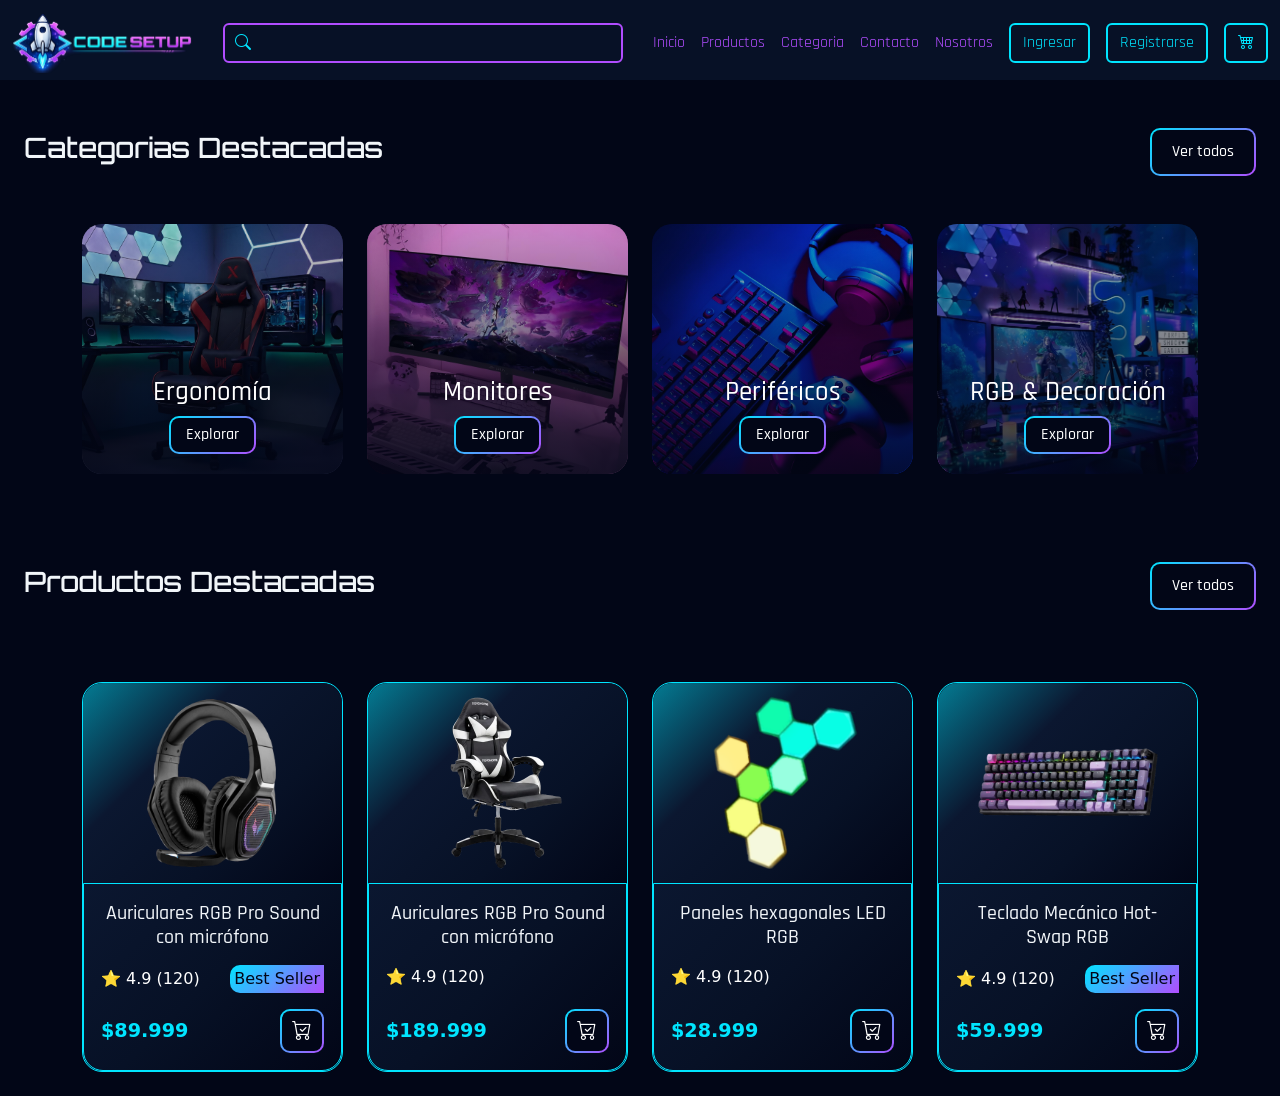
==== Pages/Index.html @ 8b029404 "Direcciones arrlegladas" ====
<!doctype html>
<html lang="es">
  <head>
    <meta charset="utf-8" />
    <meta name="viewport" content="width=device-width, initial-scale=1" />
    <meta
      name="description"
      content="Explora setups de escritorio modernos, ideas de organización, periféricos y estética gamer o minimalista para tu espacio de trabajo o estudio."
    />
    <meta
      name="keywords"
      content="setup escritorio-escritorio gamer-escritorio minimalista-ideas setup-escritorio aesthetic-organización escritorio-PC setup-tecnología-desk setup inspiration"
    />
    <meta name="author" name="Andrea Costas-Zabdiel Puma-Martin linares" />

    <title>CodeSetup</title>
    <link rel="preconnect" href="https://fonts.googleapis.com" />
    <link rel="preconnect" href="https://fonts.gstatic.com" crossorigin />

    <link
      rel="stylesheet"
      href="https://cdn.jsdelivr.net/npm/bootstrap-icons@1.13.1/font/bootstrap-icons.min.css"
    />
    <link
      href="https://fonts.googleapis.com/css2?family=Orbitron:wght@400;500;600;700;800;900&family=Rajdhani:wght@300;400;500;600;700&display=swap"
      rel="stylesheet"
    />
    <link
      href="https://cdn.jsdelivr.net/npm/bootstrap@5.3.8/dist/css/bootstrap.min.css"
      rel="stylesheet"
      integrity="sha384-sRIl4kxILFvY47J16cr9ZwB07vP4J8+LH7qKQnuqkuIAvNWLzeN8tE5YBujZqJLB"
      crossorigin="anonymous"
    />
    <link rel="stylesheet" href="../Css/Styles.css" />
    <link
      rel="stylesheet"
      href="https://cdn.jsdelivr.net/npm/bootstrap-icons@1.13.1/font/bootstrap-icons.min.css"
    />
  </head>
  <body>
    <!-- ----------------------NAVBAR------------------------ -->
    <nav class="navbar">
      <div class="container-fluid d-flex align-items-center justify-content-between">
        <a class="navbar-brand" href="#">
          <img src="../assets/logo.png" alt="Logo" width="180" class="" />
        </a>
        <div class="position-relative search-container mx-auto">
          <input type="search" class="form-control search-input ps-5" />
          <i class="bi bi-search search-icon"></i>
        </div>

        <div class="d-flex align-items-center gap-3 ms-auto">
          <a class="about-us" href="./Index.html">Inicio</a>
          <a class="about-us" href="#">Productos</a>
          <a class="about-us" href="#">Categoria</a>
          <a class="contact" href="./Contact.html"> Contacto</a>
          <a class="about-us" href="./About-us.html">Nosotros</a>
          

          <a class="btn btn-outline-custom" href="./Login.html">Ingresar</a>
          <a class="btn btn-outline-custom" href="./Register.html"
            >Registrarse</a
          >
          <a class="btn btn-outline-custom" href="./Cart.html"
            ><i class="bi bi-cart4"></i
          ></a>
        </div>
      </div>
    </nav>

    <!-- ----------------------CAROUSEL------------------------ -->
    <!-- ----------------------CARDS------------------------ -->

    <section class="categories">
      <div
        class="p-4 pt-5 d-flex flex-column flex-md-row justify-content-between align-items-center title-section"
      >
        <h3>Categorias Destacadas</h3>
        <a href="./404.html"
          ><button class="btn btn-section">Ver todos</button></a
        >
      </div>
      <div class="container py-4">
        <div class="row row-cols-2 row-cols-md-2 row-cols-lg-4 card-grid">
          <div class="col mb-3">
            <article class="category-card">
              <img
                src="../Assets/silla gamer-fotor-enhance-20260606165134.jpg"
                alt=""
              />
              <div class="card-content">
                <h3>Ergonomía</h3>
                <a href="./404.html"
                  ><button class="btn btn-card">Explorar</button></a
                >
              </div>
            </article>
          </div>

          <div class="col mb-3">
            <article class="category-card">
              <img
                src="../Assets/CRUA 30_ Curved Gaming Monitor, 144Hz_200Hz Ultrawide Computer Monitor, WFHD(2560 _ 1080P) 21_9-fotor-enhance-20260606165319.jpg"
                alt=""
              />
              <div class="card-content">
                <h3>Monitores</h3>
                <a href="./404.html"
                  ><button class="btn btn-card">Explorar</button></a
                >
              </div>
            </article>
          </div>

          <div class="col mb-3">
            <article class="category-card">
              <img
                src="../Assets/Perifericos-fotor-enhance-20260606165204.jpg"
                alt=""
              />
              <div class="card-content">
                <h3>Periféricos</h3>
                <a href="./Category-1.html"
                  ><button class="btn btn-card">Explorar</button></a
                >
              </div>
            </article>
          </div>

          <div class="col mb-3">
            <article class="category-card">
              <img
                src="../Assets/rgb deco-fotor-enhance-20260606165242.jpg"
                alt=""
              />
              <div class="card-content">
                <h3>RGB & Decoración</h3>
                <a href="./Category-2.html"
                  ><button class="btn btn-card">Explorar</button></a
                >
              </div>
            </article>
          </div>
        </div>
      </div>
    </section>



     <section class="categories">
      <div
        class="p-4 pt-5 d-flex flex-column flex-md-row justify-content-between align-items-center title-section"
      >
        <h3>Productos Destacadas</h3>
        <a href="./404.html"
          ><button class="btn btn-section">Ver todos</button></a
        >
      </div>
      <div class="container">
        <div class="row row-cols-1 row-cols-md-2 row-cols-lg-4 my-4 g-4">
          <div class="col">
            <article class="product-card">
              <div class="product-image efect-img d-flex justify-content-center">
                <img src="../Assets/audiculares.png" class="m-2" alt="">
              </div>
              <div class="product-info">
                <h3 class="product-title text-center">Auriculares RGB Pro Sound con micrófono</h3>
                <div class="d-flex justify-content-between align-items-center my-3">
                  <p class="mb-0 produc-stars">⭐ 4.9 (120)</p>
                  <span class="badge-product d-flex justify-content-end">Best Seller</span>
                </div>
                <div
                class="product-rating d-flex justify-content-between align-items-center"
                >
                <p class="product-price mb-0">$89.999</p>
                  <a href="./producto.html">
                    <button class="btn btn-cart">
                      <i class="bi bi-cart-check"></i>
                    </button>
                  </a>
                </div>
              </div>
            </article>
          </div>
          <div class="col">
            <article class="product-card">
              <div class="product-image efect-img d-flex justify-content-center">
                <img src="../Assets/Producto silla.png" class="m-2" alt="">
              </div>
              <div class="product-info">
                <h3 class="product-title text-center">Auriculares RGB Pro Sound con micrófono</h3>
                <div class="d-flex justify-content-between align-items-center my-3">
                  <p class="mb-1 produc-stars">⭐ 4.9 (120)</p>
                </div>
                <div
                class="product-rating d-flex justify-content-between align-items-center"
                >
                <p class="product-price mb-0">$189.999</p>
                  <a href="./producto.html">
                    <button class="btn btn-cart">
                      <i class="bi bi-cart-check"></i>
                    </button>
                  </a>
                </div>
              </div>
            </article>
          </div>
          <div class="col">
            <article class="product-card">
              <div class="product-image efect-img d-flex justify-content-center">
                <img src="../Assets/luces led.png" class="m-2" alt="">
              </div>
              <div class="product-info">
                <h3 class="product-title text-center">Paneles hexagonales LED RGB</h3>
                <div class="product-rating d-flex justify-content-between align-items-center my-3">
                  <p class="mb-1  produc-stars">⭐ 4.9 (120)</p>
                </div>
                <div
                class="product-rating d-flex justify-content-between align-items-center"
                >
                <p class="product-price mb-0">$28.999</p>
                  <a href="./producto.html">
                    <button class="btn btn-cart">
                      <i class="bi bi-cart-check"></i>
                    </button>
                  </a>
                </div>
              </div>
            </article>
          </div>
          <div class="col">
            <article class="product-card">
              <div class="product-image efect-img  d-flex justify-content-center">
                <img src="../Assets/teclado.png" class="m-3 img-tecl" alt="">
              </div>
              <div class="product-info">
                <h3 class="product-title text-center">Teclado Mecánico Hot-Swap RGB</h3>
                <div class="d-flex justify-content-between align-items-center my-3">
                  <p class="mb-0 produc-stars">⭐ 4.9 (120)</p>
                  <span class="badge-product d-flex justify-content-end">Best Seller</span>
                </div>
                <div
                class="product-rating d-flex justify-content-between align-items-center"
                >
                <p class="product-price mb-0">$59.999</p>
                  <a href="./producto.html">
                    <button class="btn btn-cart">
                      <i class="bi bi-cart-check"></i>
                    </button>
                  </a>
                </div>
              </div>
            </article>
          </div>
        </div>
      </div>
    </section>





    <!-- ----------------------ANUNCIO------------------------ -->
    <!-- ----------------------FOOTER------------------------ -->

    <script
      src="https://cdn.jsdelivr.net/npm/bootstrap@5.3.8/dist/js/bootstrap.bundle.min.js"
      integrity="sha384-FKyoEForCGlyvwx9Hj09JcYn3nv7wiPVlz7YYwJrWVcXK/BmnVDxM+D2scQbITxI"
      crossorigin="anonymous"
    ></script>
  </body>
</html>
---- Css/Styles.css ----
*{
    margin: 0;
    padding: 0;
    box-sizing: border-box;
}
:root {
    /* Texto */
    --text: #F1F5F9;
    --text-muted: #94A3B8;

    /* Acentos */
    --white:#ffffff;
    --primary: #00E5FF;
    --middle: #00e5ff80;
    --middle2: #b14dff80;
    --secondary: #B14DFF;

    /* Tipografías */
    --font-title: "Orbitron", sans-serif;
    --font-text: "Rajdhani", sans-serif;

    /* Fondo */
    --background: #020617;
    --surface: #071126;
    --surface-light: #0B1730;
}

.navbar{
    height: 80px;
    background-color: var(--surface);
}

.contact{
    text-decoration: none;
    color: var(--secondary);
    font-family: var(--font-text);

}
.about-us{
    text-decoration: none;
    color: var(--secondary);
    font-family: var(--font-text);
}

.btn-outline-custom {
  background: transparent;
  border: 2px solid var(--primary);
  color: var(--primary);
  transition: 0.3s;
  font-family: var(--font-text);
}

.btn-outline-custom:hover {
  background: var(--primary);
  color: var(--surface);
  font-family: var(--font-text);
}

.search-container {
  width: 35%;
  max-width: 400px;
}

.search-input {
  background-color: transparent;
  border: 2px solid var(--secondary);
  color: var(--text);
}

.search-input::placeholder {
  color: var(--text-muted);
}

.search-input:focus {
  background-color: transparent;
  border-color: var(--secondary);
  box-shadow: none; 
  color: var(--text);
  outline: none;
}

.search-icon {
  position: absolute;
  top: 50%;
  left: 12px;
  transform: translateY(-50%);
  color: var(--primary);
  pointer-events: none;
}

body{
    background-color: var(--background);
    min-height: 100vh;
}

.card-grid:hover .category-card {
    filter: brightness(.5) blur(2px);
    transform: scale(.95);
}
.card-grid .category-card:hover {
    filter: brightness(1);
    transform: scale(1.08);
    border: 2px solid transparent;

    background-image:
        linear-gradient(var(--background),var(--background)),
        linear-gradient(135deg,var(--primary),var(--secondary));

    background-origin: border-box;
    background-clip: padding-box,border-box;

    box-shadow:
        0 0 10px var(--primary),
        0 0 20px var(--middle),
        0 0 30px var(--secondary),
        0 0 40px var(--middle2);

    transform: translateY(-3px);

}
.category-card {
    position: relative;
    overflow: hidden;
    border-radius: 20px;
    cursor: pointer;
    transition: .4s ease;
    width:100%;
    height:250px;
    margin:auto;
}
.category-card img {
    width: 100%;
    height: 100%;
    object-fit: cover;
    transition: .4s ease;
}

.category-card:hover img {
    transform: scale(1.15);
    
}
.title-section{
    color: var(--text);
    font-family: var(--font-title);
}
.card-content {
    position: absolute;
    bottom: 20px;
    width: 100%;
    text-align: center;
    color: var(--white);
    z-index: 2;
    left: 0;
}
.card-content h3 {
    font-size: 27px;
    font-family: var(--font-text);
    
}
.btn-card{
    background: var(--background);

    border: 2px solid transparent;

    background-image:
        linear-gradient(var(--background),var(--background)),
        linear-gradient(135deg,var(--primary),var(--secondary));

    background-origin: border-box;
    background-clip: padding-box,border-box;

    color: var(--white);

    border-radius: 10px;
    padding: 5px 15px;

    font-family: var(--font-text);
    font-weight: 500;

    cursor: pointer;
    transition: all .3s ease;
}

.btn-card:hover{
    transform: scale(1.05);
    box-shadow: 0 0 15px var(--middle);
}
.card-content a:hover{
    color: var(--white);
}
.category-card::after {
    content: "";
    position: absolute;
    inset: 0;
    background: linear-gradient(
        to top,
        #020617d9,
        rgba(2, 6, 23, 0.2)
    );

    z-index: 1;
    
}

 .btn-section{
    background: var(--background);

    border: 2px solid transparent;

    background-image:
        linear-gradient(var(--background),var(--background)),
        linear-gradient(135deg,var(--primary),var(--secondary));

    background-origin: border-box;
    background-clip: padding-box,border-box;

    color: var(--white);

    border-radius: 10px;
    padding: 10px 20px;

    font-family: var(--font-text);
    font-weight: 500;

    cursor: pointer;
    transition: all .3s ease;
}

.btn-section:hover{

    background: linear-gradient(
        135deg,
        var(--primary),
        var(--secondary)
    );

    color: var(--background);
    font-family: var(--font-text);
    font-weight: 500;

    border: 2px solid transparent;

    box-shadow:
        0 0 10px var(--primary),
        0 0 20px var(--middle),
        0 0 30px var(--secondary),
        0 0 40px var(--middle2);

    transform: translateY(-3px);
    
}
 .btn-cart{
    background: var(--background);

    border: 2px solid transparent;

    background-image:
        linear-gradient(var(--background),var(--background)),
        linear-gradient(135deg,var(--primary),var(--secondary));

    background-origin: border-box;
    background-clip: padding-box,border-box;

    color: var(--white);

    border-radius: 10px;
    padding: 5px 10px;

    font-family: var(--font-text);
    font-size: 20px;
    font-weight: 500;

    cursor: pointer;
    transition: all .3s ease;
}

.btn-cart:hover{

    background: linear-gradient(
        135deg,
        var(--primary),
        var(--secondary)
    );

    color: var(--background);
    font-family: var(--font-text);
    font-size: 20px;

    border: 2px solid transparent;

    box-shadow:
        0 0 10px var(--primary),
        0 0 20px var(--middle),
        0 0 30px var(--secondary),
        0 0 40px var(--middle2);

    
}









.product-card a:hover{
    color: var(--white);
}
.product-card{
    position: relative;
    background: linear-gradient(
        135deg,
        var(--surface),
        var(--surface-light)
    );
    border-radius: 20px;
    overflow:visible;
    border: 1px var(--primary) solid;
    transition: .3s ease;
}
.product-image{
    width: 100%;
    height: 200px;
    border-radius: 20px 20px 0 0;
    background: linear-gradient(
        135deg,
        var(--middle),
        var(--surface-light),
        var(--surface),
        var(--background)

    );
}

.product-image img{
    width: 180px;
    object-fit: cover;
    transition: .4s ease;
}
.product-card:hover{
    transform: translateY(-8px);

    box-shadow:
        0 0 15px var(--primary),
        0 0 30px var(--middle);
}

.product-card:hover img{
    transform:

        scale(1.30);

    filter:
        drop-shadow(0 0 1px var(--white))
}
.product-info{
    background: linear-gradient(
        135deg,

        var(--surface-light),
        var(--surface),
        var(--background)
    );
    padding: 17px;
    border: 1px var(--primary) solid;
    border-radius: 0 0 20px 20px;

}

.product-title{
    color: var(--text);
    font-family: var(--font-text);
    font-size: 20px;
}
.img-tecl{
    width: 250px;
}
.product-card:hover .img-tecl{
    transform:
        scale(1.55);

    filter:
        drop-shadow(0 0 1px var(--white))
}
.product-price{
    color: var(--primary);
    font-size: 1.2rem;
    font-weight: bold;
    
}
.product-rating{
    color: var(--secondary);
}
.produc-stars{
    color: var(--white);
}
.badge-product{

    background: linear-gradient(
        135deg,
        #00E5FF,
        #B14DFF
    );

    color: var(--background);
    padding: 2px 4px 2px 4px;
    border-radius: 10px 0 0 10px;
}
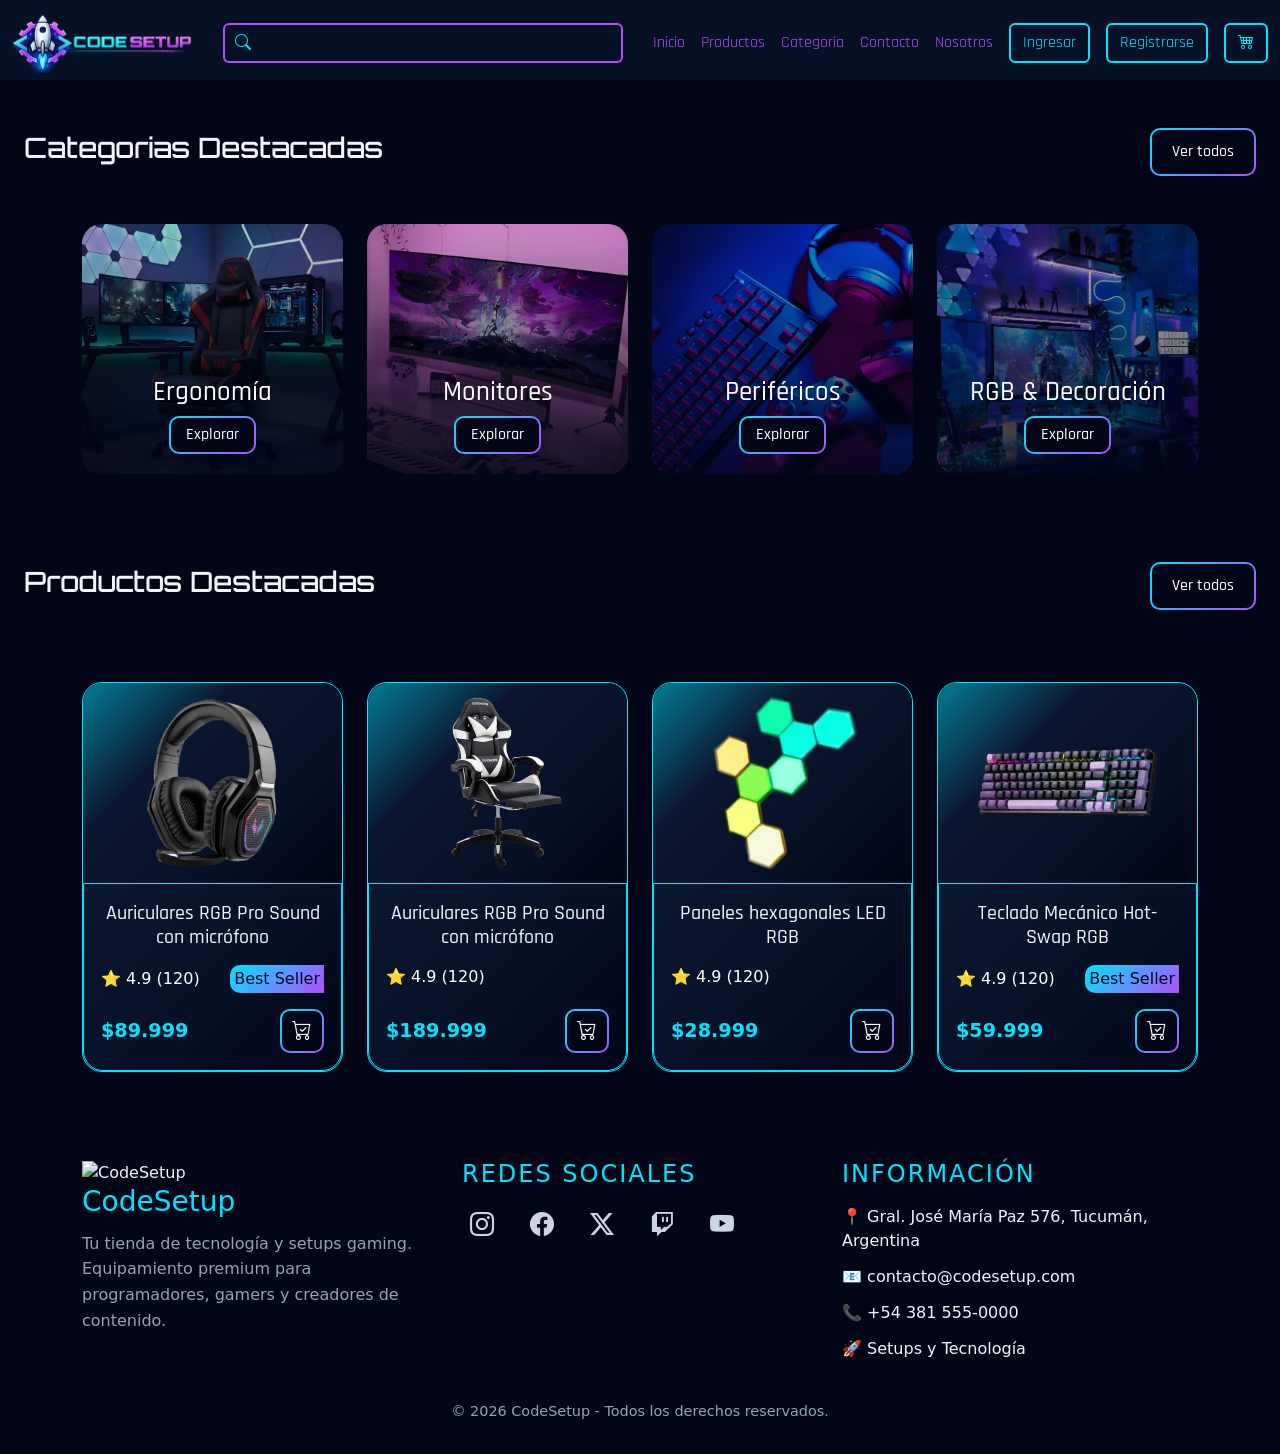
==== commit 4490e99d: "arreglado" ====
--- a/Pages/Index.html
+++ b/Pages/Index.html
@@ -40,7 +40,9 @@
   <body>
     <!-- ----------------------NAVBAR------------------------ -->
     <nav class="navbar">
-      <div class="container-fluid d-flex align-items-center justify-content-between">
+      <div
+        class="container-fluid d-flex align-items-center justify-content-between"
+      >
         <a class="navbar-brand" href="#">
           <img src="../assets/logo.png" alt="Logo" width="180" class="" />
         </a>
@@ -55,7 +57,6 @@
           <a class="about-us" href="#">Categoria</a>
           <a class="contact" href="./Contact.html"> Contacto</a>
           <a class="about-us" href="./About-us.html">Nosotros</a>
-          
 
           <a class="btn btn-outline-custom" href="./Login.html">Ingresar</a>
           <a class="btn btn-outline-custom" href="./Register.html"
@@ -145,9 +146,7 @@
       </div>
     </section>
 
-
-
-     <section class="categories">
+    <section class="categories">
       <div
         class="p-4 pt-5 d-flex flex-column flex-md-row justify-content-between align-items-center title-section"
       >
@@ -164,15 +163,21 @@
                 <img src="../Assets/audiculares.png" class="m-2" alt="">
               </div>
               <div class="product-info">
-                <h3 class="product-title text-center">Auriculares RGB Pro Sound con micrófono</h3>
-                <div class="d-flex justify-content-between align-items-center my-3">
+                <h3 class="product-title text-center">
+                  Auriculares RGB Pro Sound con micrófono
+                </h3>
+                <div
+                  class="d-flex justify-content-between align-items-center my-3"
+                >
                   <p class="mb-0 produc-stars">⭐ 4.9 (120)</p>
-                  <span class="badge-product d-flex justify-content-end">Best Seller</span>
-                </div>
-                <div
-                class="product-rating d-flex justify-content-between align-items-center"
-                >
-                <p class="product-price mb-0">$89.999</p>
+                  <span class="badge-product d-flex justify-content-end"
+                    >Best Seller</span
+                  >
+                </div>
+                <div
+                  class="product-rating d-flex justify-content-between align-items-center"
+                >
+                  <p class="product-price mb-0">$89.999</p>
                   <a href="./producto.html">
                     <button class="btn btn-cart">
                       <i class="bi bi-cart-check"></i>
@@ -188,14 +193,18 @@
                 <img src="../Assets/Producto silla.png" class="m-2" alt="">
               </div>
               <div class="product-info">
-                <h3 class="product-title text-center">Auriculares RGB Pro Sound con micrófono</h3>
-                <div class="d-flex justify-content-between align-items-center my-3">
+                <h3 class="product-title text-center">
+                  Auriculares RGB Pro Sound con micrófono
+                </h3>
+                <div
+                  class="d-flex justify-content-between align-items-center my-3"
+                >
                   <p class="mb-1 produc-stars">⭐ 4.9 (120)</p>
                 </div>
                 <div
-                class="product-rating d-flex justify-content-between align-items-center"
-                >
-                <p class="product-price mb-0">$189.999</p>
+                  class="product-rating d-flex justify-content-between align-items-center"
+                >
+                  <p class="product-price mb-0">$189.999</p>
                   <a href="./producto.html">
                     <button class="btn btn-cart">
                       <i class="bi bi-cart-check"></i>
@@ -211,14 +220,18 @@
                 <img src="../Assets/luces led.png" class="m-2" alt="">
               </div>
               <div class="product-info">
-                <h3 class="product-title text-center">Paneles hexagonales LED RGB</h3>
-                <div class="product-rating d-flex justify-content-between align-items-center my-3">
-                  <p class="mb-1  produc-stars">⭐ 4.9 (120)</p>
-                </div>
-                <div
-                class="product-rating d-flex justify-content-between align-items-center"
-                >
-                <p class="product-price mb-0">$28.999</p>
+                <h3 class="product-title text-center">
+                  Paneles hexagonales LED RGB
+                </h3>
+                <div
+                  class="product-rating d-flex justify-content-between align-items-center my-3"
+                >
+                  <p class="mb-1 produc-stars">⭐ 4.9 (120)</p>
+                </div>
+                <div
+                  class="product-rating d-flex justify-content-between align-items-center"
+                >
+                  <p class="product-price mb-0">$28.999</p>
                   <a href="./producto.html">
                     <button class="btn btn-cart">
                       <i class="bi bi-cart-check"></i>
@@ -234,15 +247,21 @@
                 <img src="../Assets/teclado.png" class="m-3 img-tecl" alt="">
               </div>
               <div class="product-info">
-                <h3 class="product-title text-center">Teclado Mecánico Hot-Swap RGB</h3>
-                <div class="d-flex justify-content-between align-items-center my-3">
+                <h3 class="product-title text-center">
+                  Teclado Mecánico Hot-Swap RGB
+                </h3>
+                <div
+                  class="d-flex justify-content-between align-items-center my-3"
+                >
                   <p class="mb-0 produc-stars">⭐ 4.9 (120)</p>
-                  <span class="badge-product d-flex justify-content-end">Best Seller</span>
-                </div>
-                <div
-                class="product-rating d-flex justify-content-between align-items-center"
-                >
-                <p class="product-price mb-0">$59.999</p>
+                  <span class="badge-product d-flex justify-content-end"
+                    >Best Seller</span
+                  >
+                </div>
+                <div
+                  class="product-rating d-flex justify-content-between align-items-center"
+                >
+                  <p class="product-price mb-0">$59.999</p>
                   <a href="./producto.html">
                     <button class="btn btn-cart">
                       <i class="bi bi-cart-check"></i>
@@ -256,13 +275,77 @@
       </div>
     </section>
 
-
-
-
-
     <!-- ----------------------ANUNCIO------------------------ -->
     <!-- ----------------------FOOTER------------------------ -->
 
+    <footer class="footer-CodeSetup">
+      <div class="container">
+        <div class="row">
+          <div class="col-12 col-md-6 col-lg-4 mb-4">
+            <div class="footer-brand">
+              <div class="rocket-container">
+                <img
+                  src="./assets/logo.png"
+                  alt="CodeSetup"
+                  class="footer-logo"
+                />
+              </div>
+              <h3>CodeSetup</h3>
+
+              <p>
+                Tu tienda de tecnología y setups gaming. Equipamiento premium
+                para programadores, gamers y creadores de contenido.
+              </p>
+            </div>
+          </div>
+          <div class="col-12 col-md-6 col-lg-4 mb-4">
+            <h4 class="footer-title">Redes Sociales</h4>
+            <ul class="footer-social">
+              <li>
+                <a href="#">
+                  <i class="bi bi-instagram"></i>
+                </a>
+              </li>
+
+              <li>
+                <a href="#">
+                  <i class="bi bi-facebook"></i>
+                </a>
+              </li>
+              <li>
+                <a href="#">
+                  <i class="bi bi-twitter-x"></i>
+                </a>
+              </li>
+              <li>
+                <a href="#">
+                  <i class="bi bi-twitch"></i>
+                </a>
+              </li>
+              <li>
+                <a href="#">
+                  <i class="bi bi-youtube"></i>
+                </a>
+              </li>
+            </ul>
+          </div>
+          <div class="col-12 col-md-6 col-lg-4 mb-4">
+            <h4 class="footer-title">Información</h4>
+
+            <ul class="footer-info">
+              <li>📍 Gral. José María Paz 576, Tucumán, Argentina</li>
+              <li>📧 contacto@codesetup.com</li>
+              <li>📞 +54 381 555-0000</li>
+              <li>🚀 Setups y Tecnología</li>
+            </ul>
+          </div>
+        </div>
+
+        <div class="footer-bottom">
+          <p>© 2026 CodeSetup - Todos los derechos reservados.</p>
+        </div>
+      </div>
+    </footer>
     <script
       src="https://cdn.jsdelivr.net/npm/bootstrap@5.3.8/dist/js/bootstrap.bundle.min.js"
       integrity="sha384-FKyoEForCGlyvwx9Hj09JcYn3nv7wiPVlz7YYwJrWVcXK/BmnVDxM+D2scQbITxI"
--- a/Css/Styles.css
+++ b/Css/Styles.css
@@ -409,3 +409,162 @@
     border-radius: 10px 0 0 10px;
 }
 
+/* footer-css */
+
+.footer-CodeSetup {
+    background: var(--background);
+    color: var(--text);
+    padding: 4rem 0 1rem;
+}
+
+.footer-logo {
+    width: 220px;
+    max-width: 80%;
+    margin: 0px;
+}
+
+.footer-brand h3 {
+    color: var(--primary);
+    margin-bottom: 0.8rem;
+}
+
+.footer-brand p {
+    color: var(--text-muted);
+    line-height: 1.6;
+}
+
+.footer-title {
+    color: var(--primary);
+    margin-bottom: 1rem;
+    text-transform: uppercase;
+    letter-spacing: 2px;
+}
+
+.footer-social,
+.footer-info {
+    list-style: none;
+    padding: 0;
+}
+
+.footer-social {
+    display: flex;
+    gap: 20px;
+    flex-wrap: wrap;
+}
+
+.footer-social li,
+.footer-info li {
+    margin-bottom: 12px;
+}
+
+.footer-social a {
+    display: inline-flex;
+    align-items: center;
+    justify-content: center;
+    width: 2.5rem;
+    height: 2.5rem;
+    border-radius: 50%;
+    text-decoration: none;
+    color: #cbd5e1;
+    transition: all 0.3s ease;
+}
+
+.footer-social a i {
+    font-size: 1.5rem;
+}
+
+.footer-social a:hover {
+    color: var(--primary);
+    transform: translateY(-3px);
+}
+
+.footer-bottom {
+    text-align: center;
+    color: var(--text-muted);
+    font-size: 0.9rem;
+}
+
+/* cohete flotando */
+
+.rocket-container {
+    position: relative;
+    display: inline-block;
+}
+
+.footer-logo {
+    width: 250px;
+    max-width: 100%;
+
+    animation: fly 3s ease-in-out infinite;
+}
+/* animacion de vuelo */
+
+@media (max-width: 991.98px) {
+    .navbar {
+        height: auto;
+        padding: 1rem 0;
+    }
+
+    .navbar .container-fluid {
+        flex-wrap: wrap;
+        gap: 1rem;
+    }
+
+    .search-container {
+        order: 3;
+        width: 100%;
+        max-width: none;
+        margin-left: 0 !important;
+        margin-right: 0 !important;
+    }
+
+    .navbar .d-flex.align-items-center.gap-3.ms-auto {
+        width: 100%;
+        margin-left: 0 !important;
+        justify-content: center;
+        flex-wrap: wrap;
+    }
+}
+
+@media (max-width: 767.98px) {
+    .title-section {
+        gap: 1rem;
+        text-align: center;
+    }
+
+    .footer-CodeSetup {
+        padding: 3rem 0 1.5rem;
+    }
+
+    .footer-brand,
+    .footer-title,
+    .footer-info {
+        text-align: center;
+    }
+
+    .footer-social {
+        justify-content: center;
+    }
+}
+
+@keyframes fly {
+    0% {
+    transform: translateY(0px) rotate(-1deg);
+    }
+
+    25% {
+    transform: translateY(-5px) rotate(1deg);
+    }
+
+    50% {
+    transform: translateY(-12px) rotate(-1deg);
+    }
+
+    75% {
+    transform: translateY(-5px) rotate(1deg);
+    }
+
+    100% {
+    transform: translateY(0px) rotate(-1deg);
+    }
+}
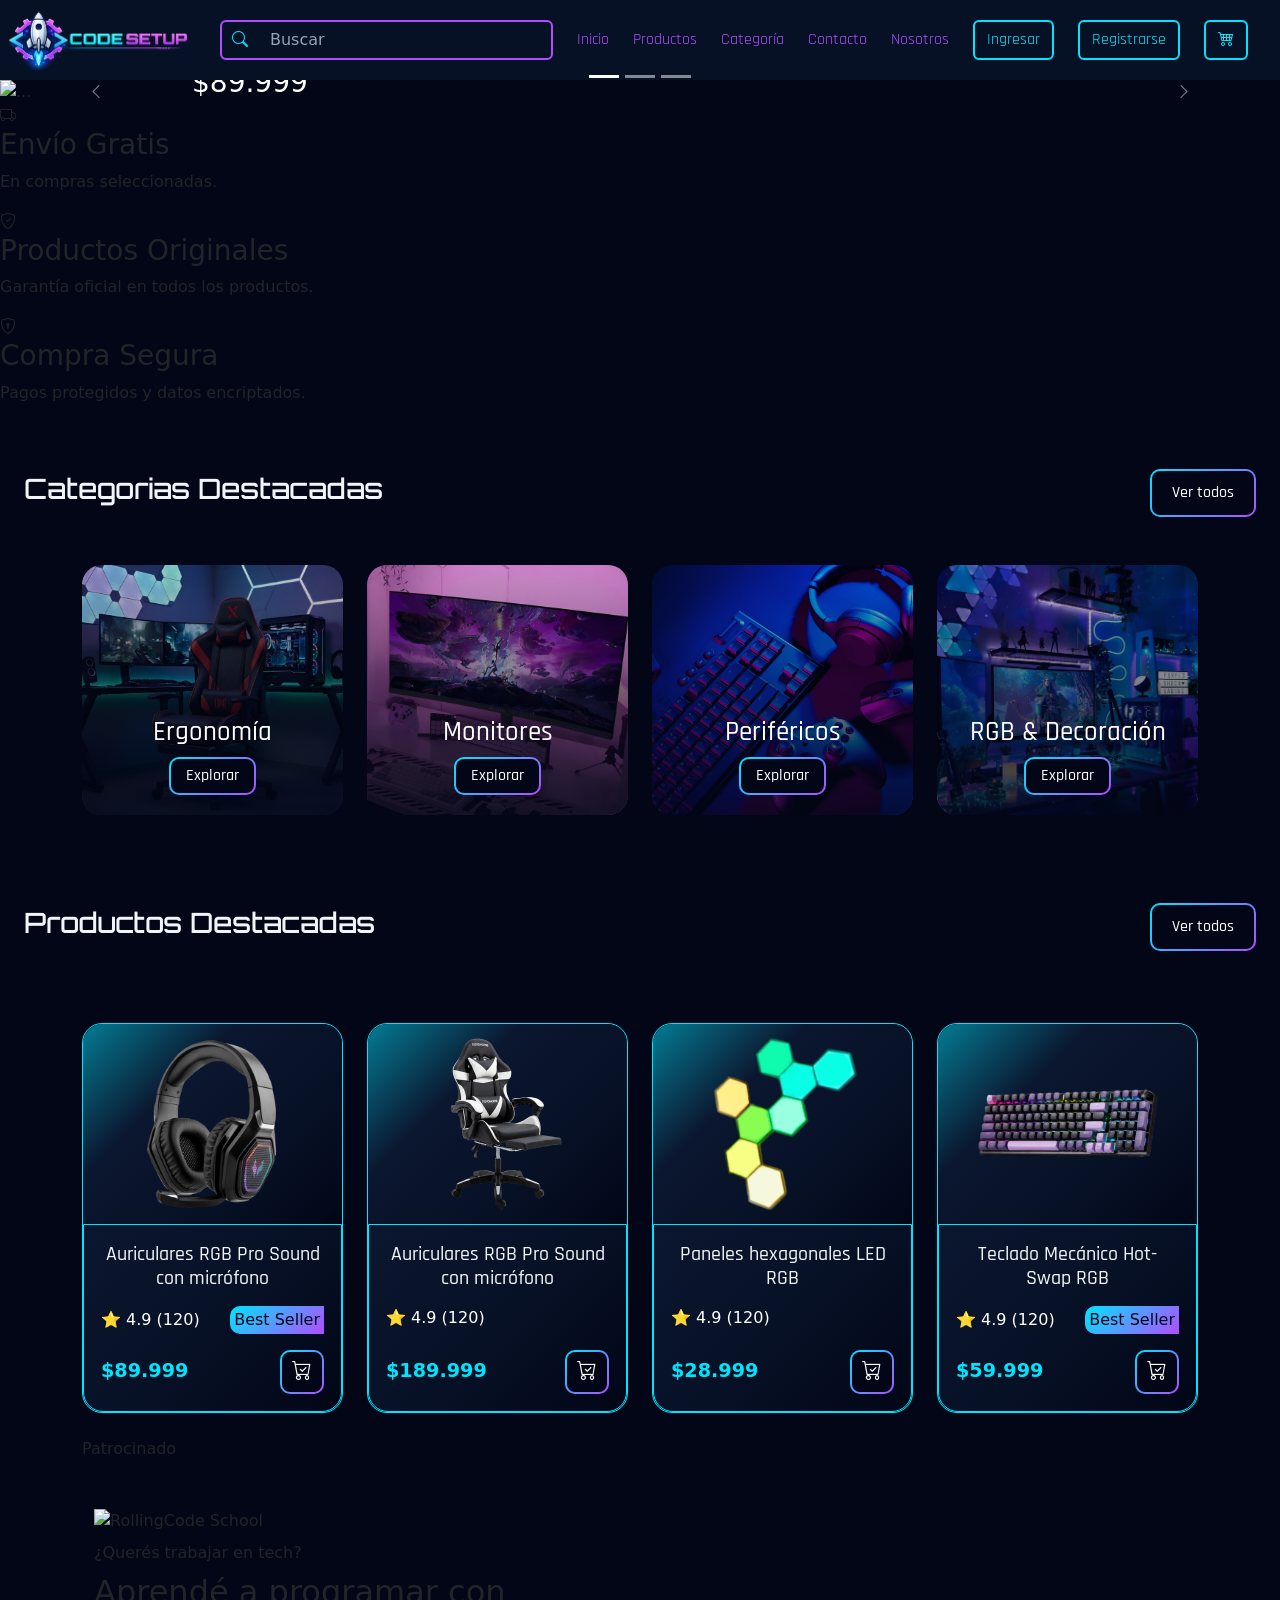
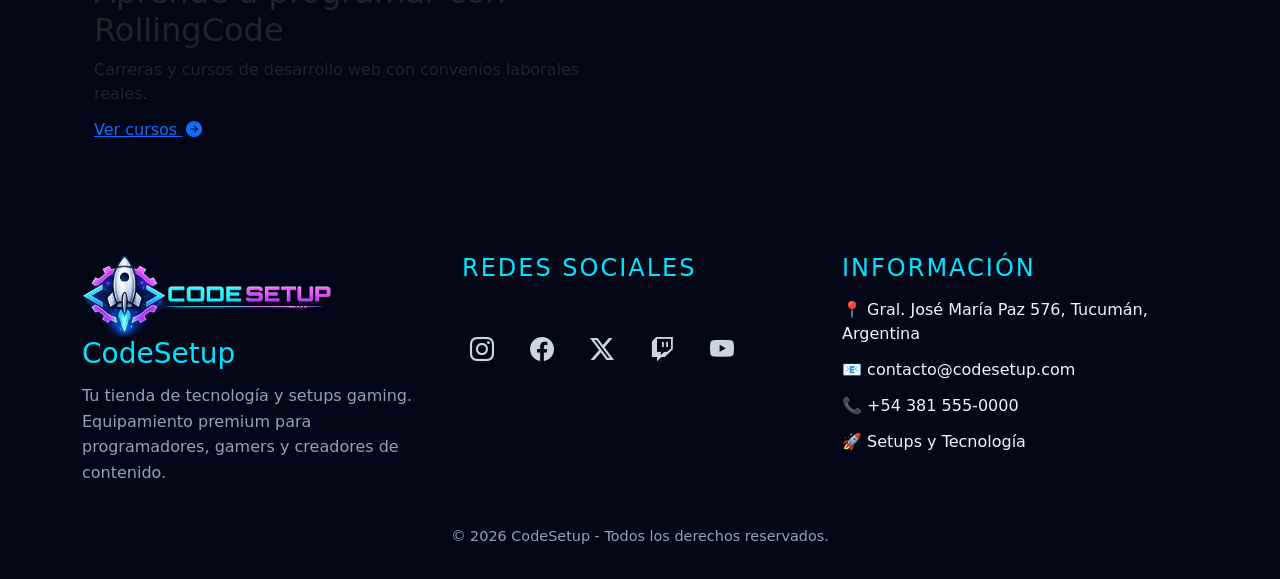
==== commit 0462a4e4: "agrego patrocinador RollingCode" ====
--- a/Pages/Index.html
+++ b/Pages/Index.html
@@ -39,37 +39,172 @@
   </head>
   <body>
     <!-- ----------------------NAVBAR------------------------ -->
-    <nav class="navbar">
-      <div
-        class="container-fluid d-flex align-items-center justify-content-between"
+    <nav class="navbar navbar-expand-lg px-0">
+      <div class="container-fluid px-0">
+        <a class="navbar-brand px-2" href="#">
+          <img src="../assets/logo.png" alt="Logo" width="180" />
+        </a>
+
+        <button
+          class="navbar-toggler border-0"
+          type="button"
+          data-bs-toggle="collapse"
+          data-bs-target="#navbarContent"
+        >
+          <i class="bi bi-list fs-1" style="color: #00e5ff"></i>
+        </button>
+
+        <div class="collapse navbar-collapse w-100 px-2" id="navbarContent">
+          <div
+            class="d-flex flex-column flex-lg-row justify-content-start justify-content-lg-between align-items-start align-items-lg-center w-100"
+          >
+            <div class="position-relative search-container w-100 my-2 my-lg-0">
+              <input
+                type="search"
+                class="form-control search-input ps-5 w-100"
+                placeholder="Buscar"
+              />
+              <i class="bi bi-search search-icon"></i>
+            </div>
+
+            <div
+              class="d-flex flex-column flex-lg-row align-items-start align-items-lg-center gap-2 gap-lg-4 mx-lg-4"
+            >
+              <a class="about-us" href="./Index.html">Inicio</a>
+              <a class="about-us" href="#">Productos</a>
+              <a class="about-us" href="#">Categoría</a>
+              <a class="contact" href="./Contact.html">Contacto</a>
+              <a class="about-us" href="./About-us.html">Nosotros</a>
+
+              <a class="btn btn-outline-custom" href="./Login.html">Ingresar</a>
+              <a class="btn btn-outline-custom" href="./Register.html"
+                >Registrarse</a
+              >
+              <a class="btn btn-outline-custom" href="./Cart.html">
+                <i class="bi bi-cart4"></i>
+              </a>
+            </div>
+          </div>
+        </div>
+      </div>
+    </nav>
+    <!-- ----------------------CAROUSEL------------------------ -->
+
+    <div
+      id="carouselExampleAutoplaying"
+      class="carousel slide"
+      data-bs-ride="carousel"
+    >
+      <div class="carousel-inner">
+        <div class="carousel-item active">
+          <img src="../Assets/promo audi.png" class="bg-img d-block w-100" alt="..." />
+
+          <div
+            class="carousel-caption d-flex flex-column justify-content-center align-items-start h-100"
+          >
+            <h2 class="title-carousel">
+              Auriculares RGB Pro <br />
+              Sound con micrófono
+            </h2>
+            <h3 class="price-carousel">$89.999</h3>
+            <a href="#" class="btn btn-outline-custom">Comprar Ahora</a>
+          </div>
+
+        </div>
+        <div class="carousel-item">
+          <img src="../Assets/promo tecl.png" class="bg-img d-block w-100" alt="..." />
+
+          <div
+            class="carousel-caption d-flex flex-column justify-content-center align-items-start h-100"
+          >
+            <h2 class="title-carousel">
+              Teclado Mecánico <br />
+              Hot-Swap RGB
+            </h2>
+            <h3 class="price-carousel">$59.999</h3>
+            <a href="#" class="btn btn-outline-custom">Comprar Ahora</a>
+          </div>
+
+          
+        </div>
+        <div class="carousel-item">
+          <img src="../Assets/promo sill.png" class="bg-img d-block w-100" alt="..." />
+
+          <div
+            class="carousel-caption d-flex flex-column justify-content-center align-items-start h-100"
+          >
+            <h2 class="title-carousel">
+              Silla Gamer <br />
+              Novohome
+            </h2>
+            <h3 class="price-carousel">$133.990</h3>
+            <a href="#" class="btn btn-outline-custom">Comprar Ahora</a>
+          </div>
+
+         
+        </div>
+      </div>
+      <button
+        class="carousel-control-prev"
+        type="button"
+        data-bs-target="#carouselExampleAutoplaying"
+        data-bs-slide="prev"
       >
-        <a class="navbar-brand" href="#">
-          <img src="../assets/logo.png" alt="Logo" width="180" class="" />
-        </a>
-        <div class="position-relative search-container mx-auto">
-          <input type="search" class="form-control search-input ps-5" />
-          <i class="bi bi-search search-icon"></i>
-        </div>
-
-        <div class="d-flex align-items-center gap-3 ms-auto">
-          <a class="about-us" href="./Index.html">Inicio</a>
-          <a class="about-us" href="#">Productos</a>
-          <a class="about-us" href="#">Categoria</a>
-          <a class="contact" href="./Contact.html"> Contacto</a>
-          <a class="about-us" href="./About-us.html">Nosotros</a>
-
-          <a class="btn btn-outline-custom" href="./Login.html">Ingresar</a>
-          <a class="btn btn-outline-custom" href="./Register.html"
-            >Registrarse</a
-          >
-          <a class="btn btn-outline-custom" href="./Cart.html"
-            ><i class="bi bi-cart4"></i
-          ></a>
-        </div>
-      </div>
-    </nav>
-
-    <!-- ----------------------CAROUSEL------------------------ -->
+        <i class="bi bi-chevron-left"></i>
+      </button>
+
+      <button
+        class="carousel-control-next"
+        type="button"
+        data-bs-target="#carouselExampleAutoplaying"
+        data-bs-slide="next"
+      >
+        <i class="bi bi-chevron-right"></i>
+      </button>
+
+      <div class="carousel-indicators">
+        <button
+          type="button"
+          data-bs-target="#carouselExampleAutoplaying"
+          data-bs-slide-to="0"
+          class="active"
+          aria-current="true"
+        ></button>
+
+        <button
+          type="button"
+          data-bs-target="#carouselExampleAutoplaying"
+          data-bs-slide-to="1"
+        ></button>
+
+        <button
+          type="button"
+          data-bs-target="#carouselExampleAutoplaying"
+          data-bs-slide-to="2"
+        ></button>
+      </div>
+    </div>
+
+    <section class="container-benefits">
+  <div class="benefit">
+    <i class=" icon-benefit bi bi-truck"></i>
+    <h3 class="title-benefit">Envío Gratis</h3>
+    <p class="text-benefit">En compras seleccionadas.</p>
+  </div>
+
+  <div class="benefit">
+    <i class=" icon-benefit bi bi-shield-check"></i>
+    <h3 class="title-benefit">Productos Originales</h3>
+    <p class="text-benefit">Garantía oficial en todos los productos.</p>
+  </div>
+
+  <div class="benefit">
+    <i class=" icon-benefit bi-shield-lock"></i>
+    <h3 class="title-benefit">Compra Segura</h3>
+    <p class="text-benefit">Pagos protegidos y datos encriptados.</p>
+  </div>
+</section>
+
     <!-- ----------------------CARDS------------------------ -->
 
     <section class="categories">
@@ -276,6 +411,43 @@
     </section>
 
     <!-- ----------------------ANUNCIO------------------------ -->
+
+    <div class="container my-4">
+      <div class="ad-rolling position-relative rounded-3 overflow-hidden">
+        <div class="ad-rolling-bg"></div>
+        <div class="ad-rolling-overlay"></div>
+
+        <span class="ad-rolling-badge">Patrocinado</span>
+
+        <div class="row h-100 position-relative z-2">
+          <div
+            class="col-12 col-md-7 col-lg-6 d-flex flex-column justify-content-center gap-2 p-4 pt-5"
+          >
+            <img
+              src="https://web.rollingcodeschool.com/_next/image?url=%2Fimages%2FlogoNav.webp&w=640&q=75"
+              alt="RollingCode School"
+              class="ad-rolling-logo"
+            />
+            <p class="ad-rolling-label mb-0">¿Querés trabajar en tech?</p>
+            <h2 class="ad-rolling-title mb-0">
+              Aprendé a programar con <span>RollingCode</span>
+            </h2>
+            <p class="ad-rolling-desc mb-0 d-none d-md-block">
+              Carreras y cursos de desarrollo web con convenios laborales
+              reales.
+            </p>
+            <a
+              href="https://web.rollingcodeschool.com/"
+              target="_blank"
+              class="ad-rolling-link align-self-start mt-1"
+            >
+              Ver cursos <i class="bi bi-arrow-right-circle-fill ms-1"></i>
+            </a>
+          </div>
+        </div>
+      </div>
+    </div>
+
     <!-- ----------------------FOOTER------------------------ -->
 
     <footer class="footer-CodeSetup">
@@ -285,7 +457,7 @@
             <div class="footer-brand">
               <div class="rocket-container">
                 <img
-                  src="./assets/logo.png"
+                  src="../assets/logo.png"
                   alt="CodeSetup"
                   class="footer-logo"
                 />
@@ -299,7 +471,7 @@
             </div>
           </div>
           <div class="col-12 col-md-6 col-lg-4 mb-4">
-            <h4 class="footer-title">Redes Sociales</h4>
+            <h4 class="footer-title mb-lg-5">Redes Sociales</h4>
             <ul class="footer-social">
               <li>
                 <a href="#">
@@ -332,7 +504,7 @@
           <div class="col-12 col-md-6 col-lg-4 mb-4">
             <h4 class="footer-title">Información</h4>
 
-            <ul class="footer-info">
+            <ul class="footer-info gab-lg-4">
               <li>📍 Gral. José María Paz 576, Tucumán, Argentina</li>
               <li>📧 contacto@codesetup.com</li>
               <li>📞 +54 381 555-0000</li>
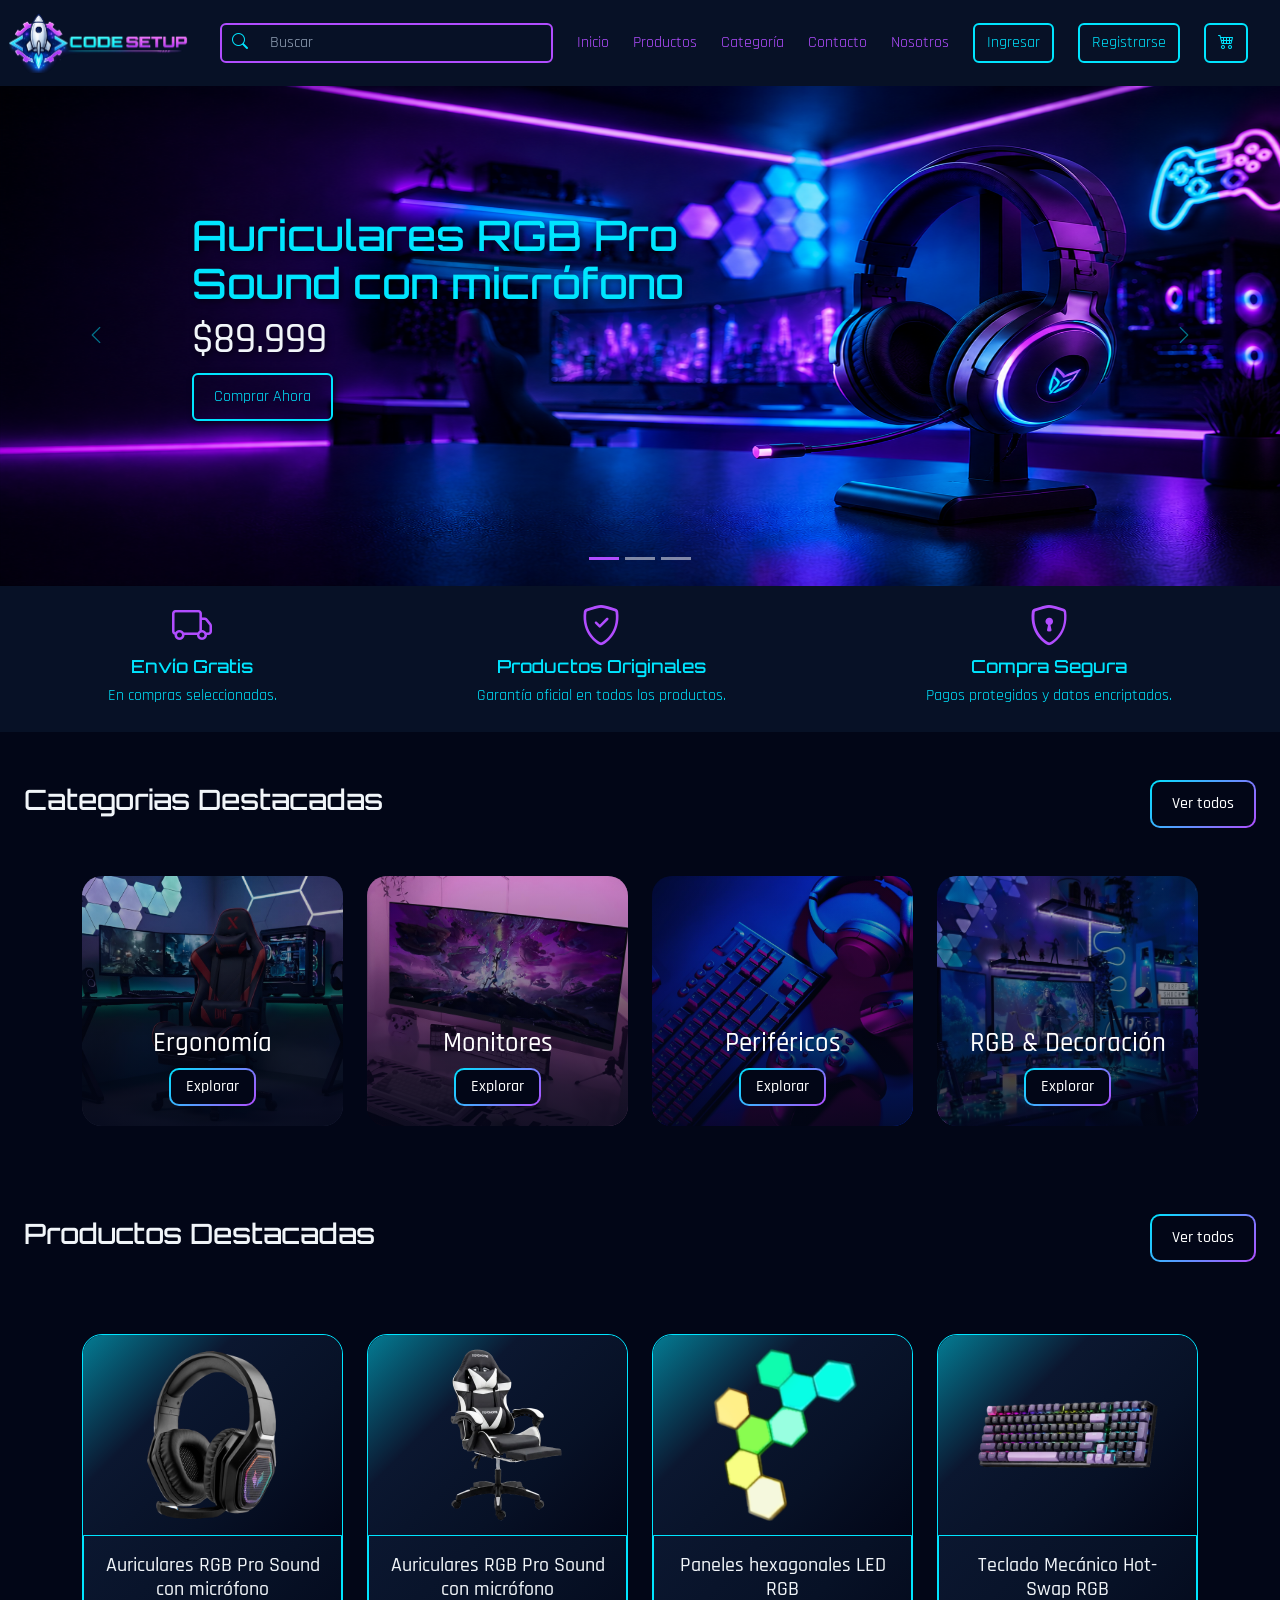
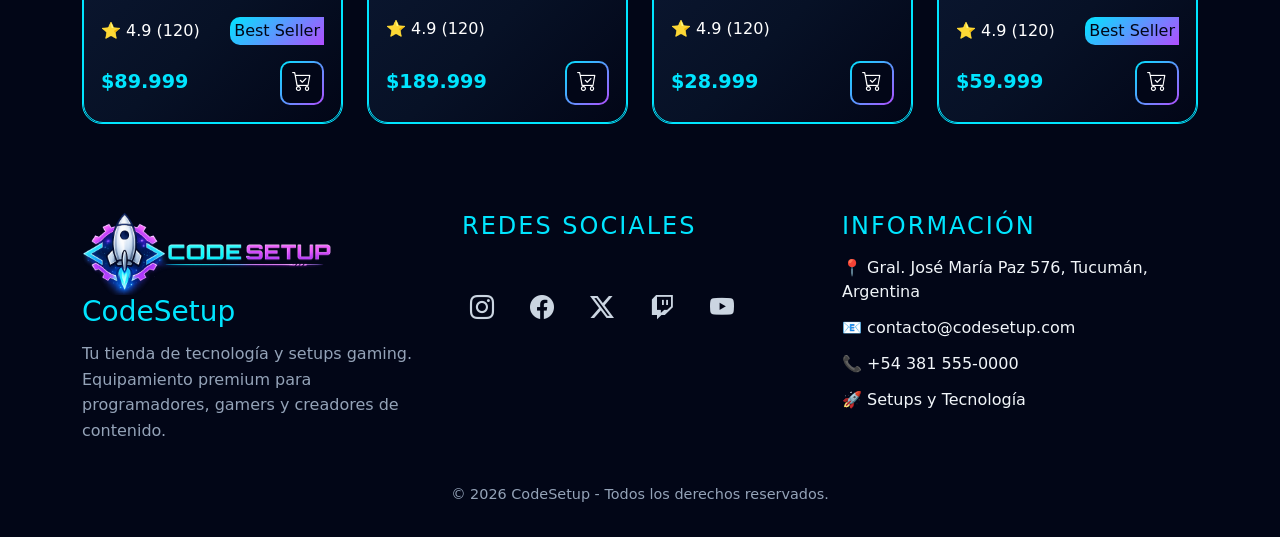
==== commit 80feeb5d: "cambio de imagenes del carusel" ====
--- a/Pages/Index.html
+++ b/Pages/Index.html
@@ -411,43 +411,6 @@
     </section>
 
     <!-- ----------------------ANUNCIO------------------------ -->
-
-    <div class="container my-4">
-      <div class="ad-rolling position-relative rounded-3 overflow-hidden">
-        <div class="ad-rolling-bg"></div>
-        <div class="ad-rolling-overlay"></div>
-
-        <span class="ad-rolling-badge">Patrocinado</span>
-
-        <div class="row h-100 position-relative z-2">
-          <div
-            class="col-12 col-md-7 col-lg-6 d-flex flex-column justify-content-center gap-2 p-4 pt-5"
-          >
-            <img
-              src="https://web.rollingcodeschool.com/_next/image?url=%2Fimages%2FlogoNav.webp&w=640&q=75"
-              alt="RollingCode School"
-              class="ad-rolling-logo"
-            />
-            <p class="ad-rolling-label mb-0">¿Querés trabajar en tech?</p>
-            <h2 class="ad-rolling-title mb-0">
-              Aprendé a programar con <span>RollingCode</span>
-            </h2>
-            <p class="ad-rolling-desc mb-0 d-none d-md-block">
-              Carreras y cursos de desarrollo web con convenios laborales
-              reales.
-            </p>
-            <a
-              href="https://web.rollingcodeschool.com/"
-              target="_blank"
-              class="ad-rolling-link align-self-start mt-1"
-            >
-              Ver cursos <i class="bi bi-arrow-right-circle-fill ms-1"></i>
-            </a>
-          </div>
-        </div>
-      </div>
-    </div>
-
     <!-- ----------------------FOOTER------------------------ -->
 
     <footer class="footer-CodeSetup">
--- a/Css/Styles.css
+++ b/Css/Styles.css
@@ -1,12 +1,12 @@
-*{
-    margin: 0;
-    padding: 0;
-    box-sizing: border-box;
+* {
+  margin: 0;
+  padding: 0;
+  box-sizing: border-box;
 }
 :root {
-    /* Texto */
-    --text: #F1F5F9;
-    --text-muted: #94A3B8;
+  /* Texto */
+  --text: #f1f5f9;
+  --text-muted: #94a3b8;
 
     /* Acentos */
     --white:#ffffff;
@@ -15,31 +15,30 @@
     --middle2: #b14dff80;
     --secondary: #B14DFF;
 
-    /* Tipografías */
-    --font-title: "Orbitron", sans-serif;
-    --font-text: "Rajdhani", sans-serif;
-
-    /* Fondo */
-    --background: #020617;
-    --surface: #071126;
-    --surface-light: #0B1730;
-}
-
-.navbar{
-    height: 80px;
-    background-color: var(--surface);
-}
-
-.contact{
-    text-decoration: none;
-    color: var(--secondary);
-    font-family: var(--font-text);
-
-}
-.about-us{
-    text-decoration: none;
-    color: var(--secondary);
-    font-family: var(--font-text);
+  /* Tipografías */
+  --font-title: "Orbitron", sans-serif;
+  --font-text: "Rajdhani", sans-serif;
+
+  /* Fondo */
+  --background: #020617;
+  --surface: #071126;
+  --surface-light: #0b1730;
+}
+
+.navbar {
+  min-height: 80px;
+  background-color: var(--surface);
+}
+
+.contact {
+  text-decoration: none;
+  color: var(--secondary);
+  font-family: var(--font-text);
+}
+.about-us {
+  text-decoration: none;
+  color: var(--secondary);
+  font-family: var(--font-text);
 }
 
 .btn-outline-custom {
@@ -57,8 +56,16 @@
 }
 
 .search-container {
-  width: 35%;
-  max-width: 400px;
+  width: 100%;
+  max-width: none;
+  font-family: var(--font-text);
+}
+
+@media (min-width: 992px) {
+  .search-container {
+    width: 35%;
+    max-width: 400px;
+  }
 }
 
 .search-input {
@@ -74,7 +81,7 @@
 .search-input:focus {
   background-color: transparent;
   border-color: var(--secondary);
-  box-shadow: none; 
+  box-shadow: none;
   color: var(--text);
   outline: none;
 }
@@ -88,6 +95,218 @@
   pointer-events: none;
 }
 
+.navbar-toggler {
+  border: none;
+  box-shadow: none;
+}
+
+.navbar-toggler:focus {
+  box-shadow: none;
+  outline: none;
+}
+
+.navbar-collapse {
+  background-color: var(--surface);
+  padding: 10px 0;
+}
+
+.carousel-inner,
+.carousel-item {
+  height: 280px;
+  position: relative;
+  overflow: hidden;
+}
+
+.bg-img {
+  width: 100%;
+  height: 100%;
+}
+
+.product-img {
+  position: absolute;
+  right: 30px;
+  top: 50%;
+  transform: translateY(-50%) scale(1);
+
+  width: 140px;
+
+  z-index: 5;
+
+  transition:
+    transform 0.3s ease,
+    filter 0.3s ease;
+
+  filter: drop-shadow(0 0 10px #00e5ff);
+}
+
+.product-img:hover {
+  transform: translateY(-50%) scale(1.05);
+  filter: drop-shadow(0 0 15px #00e5ff) drop-shadow(0 0 35px #00e5ff)
+    drop-shadow(0 0 55px rgba(0, 229, 255, 0.7));
+}
+
+.silla-gamer {
+  width: 170px;
+  right: 40px;
+}
+
+.carousel-caption {
+  z-index: 4;
+}
+
+.title-carousel {
+  font-family: var(--font-title);
+  color: var(--primary);
+  font-size: 15px;
+  line-height: 20px;
+  text-align: start;
+
+  text-shadow: 2px 2px 6px rgba(0, 0, 0, 0.6);
+}
+
+.price-carousel {
+  font-family: var(--font-text);
+  color: var(--text);
+  font-size: 15px;
+
+  text-shadow: 2px 2px 6px rgba(0, 0, 0, 0.6);
+}
+
+.carousel-caption .btn {
+  font-size: 10px;
+  padding: 4px 8px;
+
+  box-shadow: 2px 2px 6px rgba(0, 0, 0, 0.6);
+}
+
+.carousel-control-prev i,
+.carousel-control-next i {
+  font-size: 20px;
+  color: var(--primary);
+}
+
+.carousel-indicators .active {
+  background-color: var(--secondary);
+}
+
+@media (min-width: 768px) {
+  .carousel-inner,
+  .carousel-item {
+    height: 380px;
+  }
+
+  .product-img {
+    width: 220px;
+    right: 80px;
+  }
+
+  .silla-gamer {
+    width: 250px;
+    right: 100px;
+  }
+
+  .title-carousel {
+    font-size: 28px;
+    line-height: 32px;
+  }
+
+  .price-carousel {
+    font-size: 28px;
+  }
+
+  .carousel-caption .btn {
+    font-size: 14px;
+    padding: 8px 16px;
+  }
+}
+
+@media (min-width: 992px) {
+  .carousel-inner,
+  .carousel-item {
+    height: 500px;
+  }
+
+  .product-img {
+    width: 360px;
+    right: 180px;
+  }
+  .silla-gamer {
+    width: 420px;
+    right: 200px;
+  }
+
+  .title-carousel {
+    font-size: 42px;
+    line-height: 48px;
+  }
+
+  .price-carousel {
+    font-size: 42px;
+  }
+
+  .carousel-caption .btn {
+    font-size: 16px;
+    padding: 10px 20px;
+  }
+}
+
+.container-benefits {
+  display: flex;
+  flex-direction: row;
+  justify-content: space-around;
+  align-items: center;
+  background-color: var(--surface);
+  color: var(--primary);
+  text-align: center;
+  padding: 10px;
+  gap: 5px;
+}
+
+.icon-benefit {
+  font-size: 20px;
+  color: var(--secondary);
+}
+
+.title-benefit {
+  font-family: var(--font-title);
+  font-size: 10px;
+}
+
+.text-benefit {
+  font-family: var(--font-text);
+  font-size: 8px;
+  line-height: 5px;
+}
+
+@media (min-width: 768px) {
+  .icon-benefit {
+    font-size: 32px;
+  }
+
+  .title-benefit {
+    font-size: 15px;
+  }
+
+  .text-benefit {
+    font-size: 13px;
+    line-height: 18px;
+  }
+}
+
+@media (min-width: 992px) {
+  .icon-benefit {
+    font-size: 40px;
+  }
+
+  .title-benefit {
+    font-size: 18px;
+  }
+
+  .text-benefit {
+    font-size: 16px;
+    line-height: 20px;
+  }
+}
 body{
     background-color: var(--background);
     min-height: 100vh;
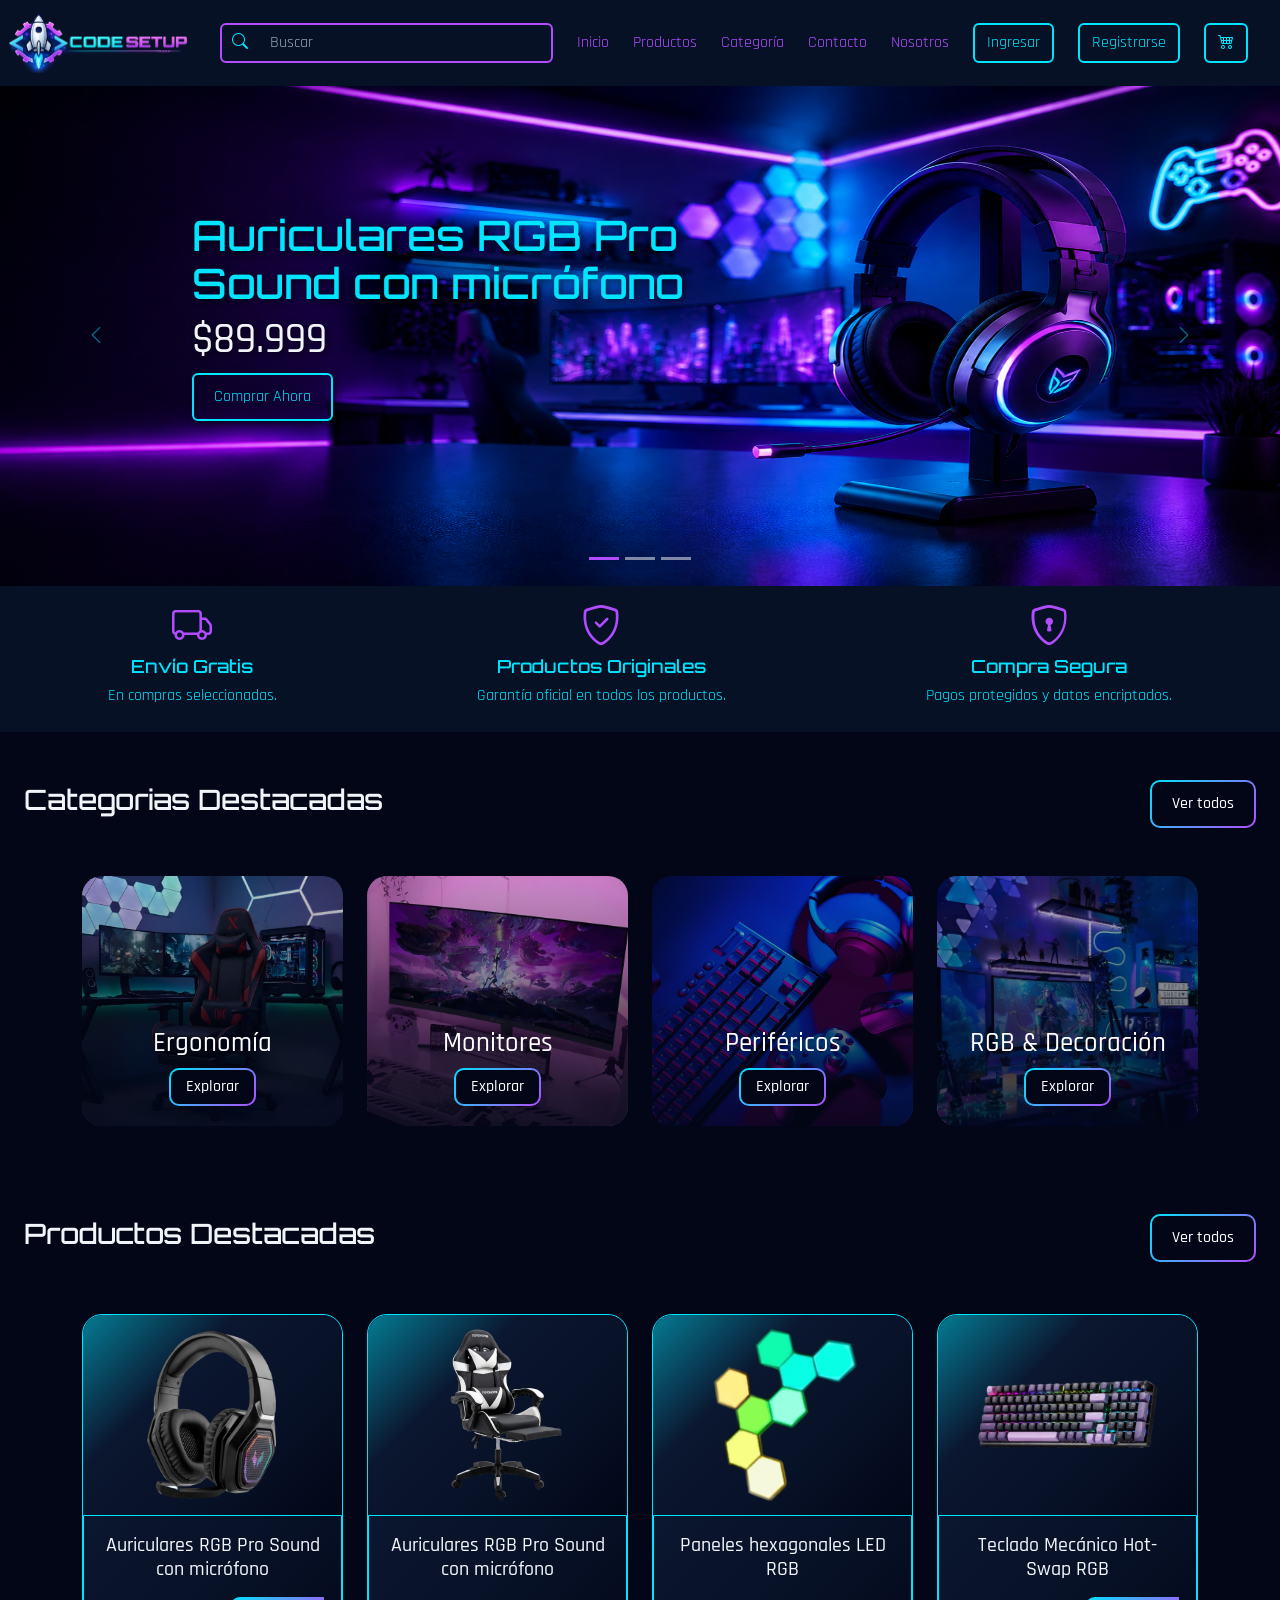
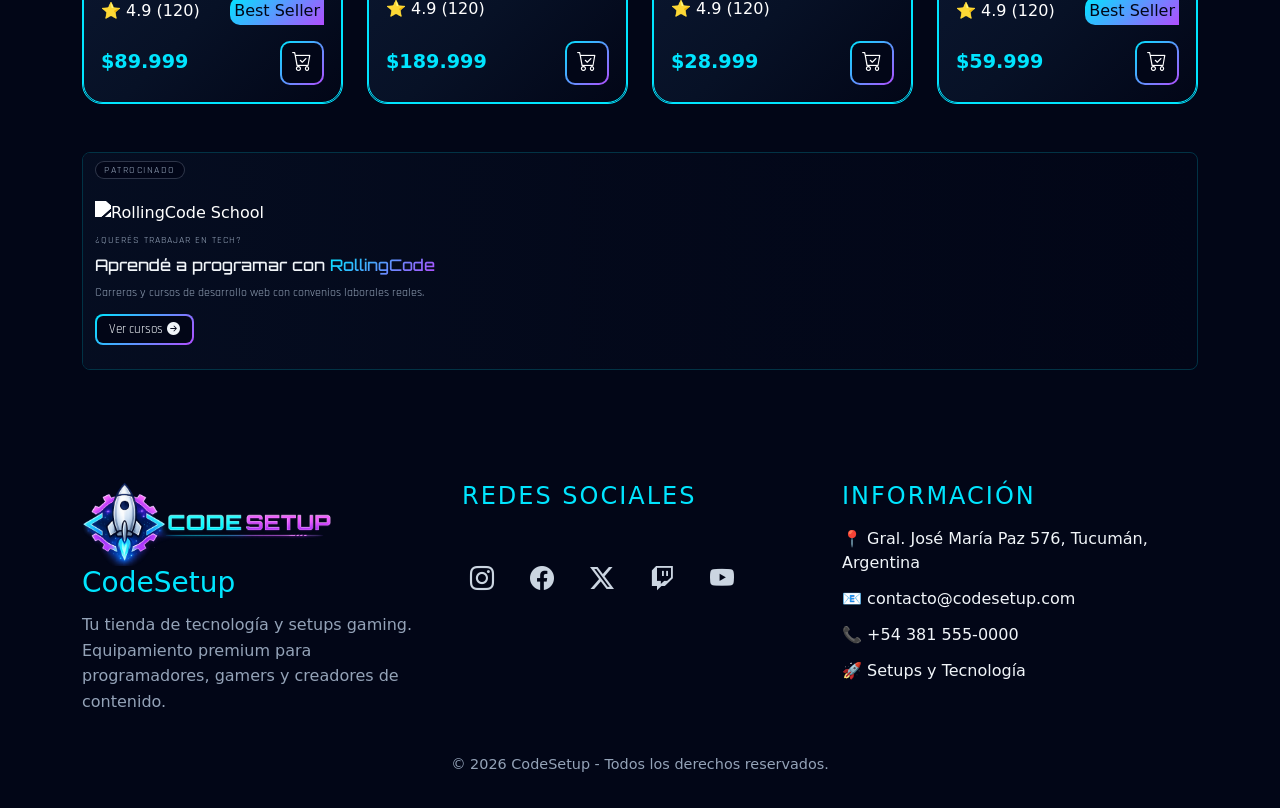
==== commit 32777847: "publicidad añadida al main" ====
--- a/Pages/Index.html
+++ b/Pages/Index.html
@@ -281,7 +281,8 @@
       </div>
     </section>
 
-    <section class="categories">
+
+    <section class="categories mb-3">
       <div
         class="p-4 pt-5 d-flex flex-column flex-md-row justify-content-between align-items-center title-section"
       >
@@ -291,7 +292,7 @@
         >
       </div>
       <div class="container">
-        <div class="row row-cols-1 row-cols-md-2 row-cols-lg-4 my-4 g-4">
+        <div class="row row-cols-1 row-cols-md-2 row-cols-lg-4 mb-4 mt-1 g-4">
           <div class="col">
             <article class="product-card">
               <div class="product-image efect-img d-flex justify-content-center">
@@ -411,6 +412,43 @@
     </section>
 
     <!-- ----------------------ANUNCIO------------------------ -->
+
+    <div class="container my-5">
+      <div class="ad-rolling position-relative rounded-3 overflow-hidden">
+        <div class="ad-rolling-bg"></div>
+        <div class="ad-rolling-overlay"></div>
+
+        <span class="ad-rolling-badge">Patrocinado</span>
+
+        <div class="row h-100 position-relative z-2">
+          <div
+            class="col-12 col-md-7 col-lg-6 d-flex flex-column justify-content-center gap-2 p-4 pt-5"
+          >
+            <img
+              src="https://web.rollingcodeschool.com/_next/image?url=%2Fimages%2FlogoNav.webp&w=640&q=75"
+              alt="RollingCode School"
+              class="ad-rolling-logo"
+            />
+            <p class="ad-rolling-label mb-0">¿Querés trabajar en tech?</p>
+            <h2 class="ad-rolling-title mb-0">
+              Aprendé a programar con <span>RollingCode</span>
+            </h2>
+            <p class="ad-rolling-desc mb-0 d-none d-md-block">
+              Carreras y cursos de desarrollo web con convenios laborales
+              reales.
+            </p>
+            <a
+              href="https://web.rollingcodeschool.com/"
+              target="_blank"
+              class="ad-rolling-link align-self-start mt-1"
+            >
+              Ver cursos <i class="bi bi-arrow-right-circle-fill ms-1"></i>
+            </a>
+          </div>
+        </div>
+      </div>
+    </div>
+
     <!-- ----------------------FOOTER------------------------ -->
 
     <footer class="footer-CodeSetup">
--- a/Css/Styles.css
+++ b/Css/Styles.css
@@ -292,7 +292,7 @@
     line-height: 18px;
   }
 }
-
+ 
 @media (min-width: 992px) {
   .icon-benefit {
     font-size: 40px;
@@ -628,6 +628,113 @@
     border-radius: 10px 0 0 10px;
 }
 
+/* Publicidad RollingCode */
+
+.ad-rolling {
+    border: 1px solid rgba(0, 229, 255, 0.2);
+    min-height: 160px;
+}
+
+.ad-rolling-bg {
+    position: absolute;
+    inset: 0;
+    background-image:
+        linear-gradient(to right, rgba(2, 6, 23, 0.75) 40%, rgba(2, 6, 23, 0) 100%),
+        url("../assets/imagen-publicidad.png");
+    background-size: cover;
+    background-position: center;
+    z-index: 0;
+}
+
+.ad-rolling-overlay {
+    position: absolute;
+    inset: 0;
+    background: linear-gradient(
+        to right,
+        rgba(7, 17, 38, 0.65) 0%,
+        rgba(7, 17, 38, 0.25) 45%,
+        rgba(7, 17, 38, 0) 100%
+    );
+    z-index: 1;
+}
+
+.ad-rolling-badge {
+    position: absolute;
+    top: 8px;
+    left: 12px;
+    z-index: 10;
+    font-size: 0.62rem;
+    letter-spacing: 1.5px;
+    text-transform: uppercase;
+    color: var(--text-muted);
+    border: 1px solid rgba(148, 163, 184, 0.3);
+    border-radius: 20px;
+    padding: 1px 8px;
+    font-family: var(--font-text);
+    background: rgba(2, 6, 23, 0.8);
+}
+
+.ad-rolling-logo {
+    width: 180px;
+    max-width: 100%;
+    height: auto;
+    filter: brightness(0) invert(1);
+}
+
+.ad-rolling-label {
+    font-family: var(--font-text);
+    color: var(--text-muted);
+    font-size: 0.65rem;
+    text-transform: uppercase;
+    letter-spacing: 1px;
+}
+
+.ad-rolling-title {
+    font-family: var(--font-title);
+    font-size: clamp(0.85rem, 2vw, 1rem);
+    color: var(--text);
+    line-height: 1.2;
+}
+
+.ad-rolling-title span {
+    background: linear-gradient(135deg, var(--primary), var(--secondary));
+    -webkit-background-clip: text;
+    -webkit-text-fill-color: transparent;
+    background-clip: text;
+}
+
+.ad-rolling-desc {
+    color: var(--text-muted);
+    font-family: var(--font-text);
+    font-size: 0.78rem;
+    line-height: 1.5;
+}
+
+.ad-rolling-link {
+    background: transparent;
+    border: 2px solid transparent;
+    background-image:
+        linear-gradient(var(--background), var(--background)),
+        linear-gradient(135deg, var(--primary), var(--secondary));
+    background-origin: border-box;
+    background-clip: padding-box, border-box;
+    color: var(--text);
+    font-family: var(--font-text);
+    font-size: 0.8rem;
+    padding: 4px 12px;
+    border-radius: 8px;
+    text-decoration: none;
+    display: inline-flex;
+    align-items: center;
+    transition: all 0.3s ease;
+}
+
+.ad-rolling-link:hover {
+    background: linear-gradient(135deg, var(--primary), var(--secondary));
+    color: var(--background);
+    box-shadow: 0 0 15px var(--middle);
+    transform: translateY(-2px);
+}
 /* footer-css */
 
 .footer-CodeSetup {
@@ -764,6 +871,10 @@
     .footer-social {
         justify-content: center;
     }
+
+    .ad-rolling {
+        display: none;
+    }
 }
 
 @keyframes fly {
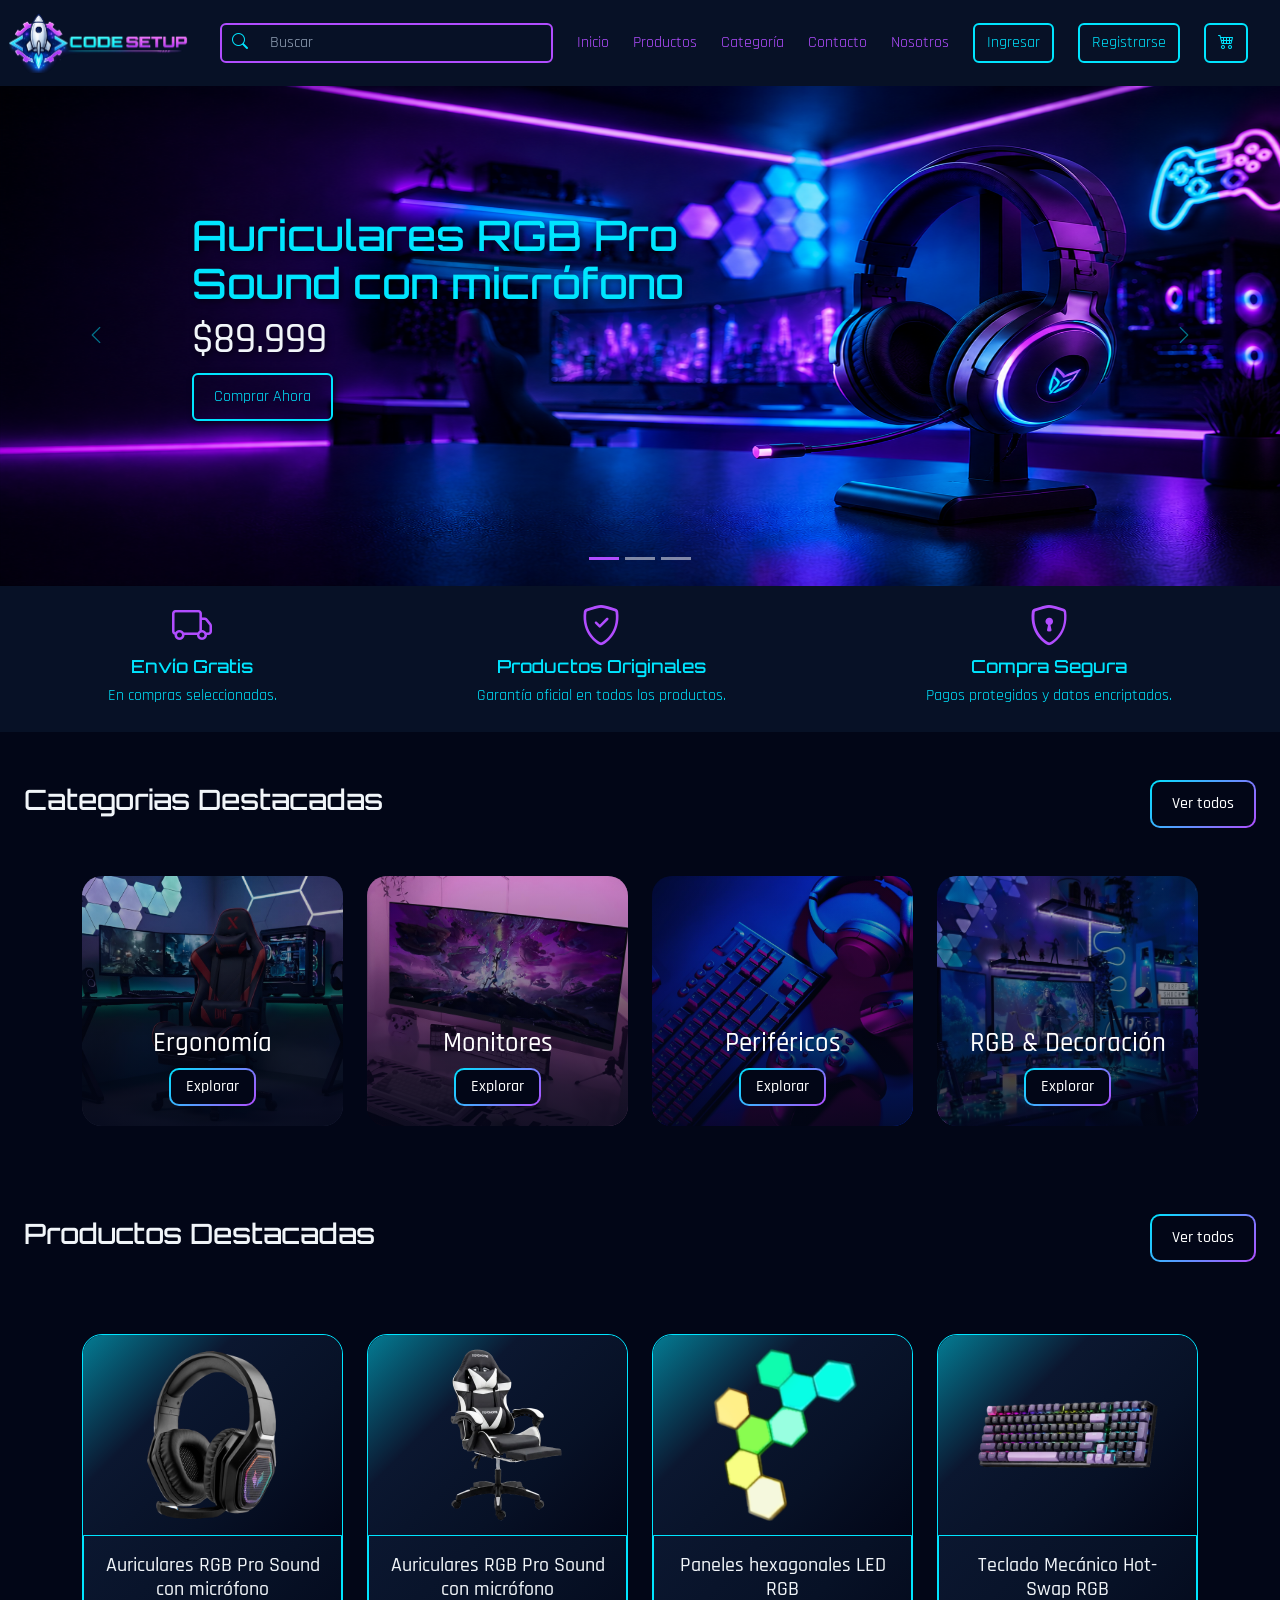
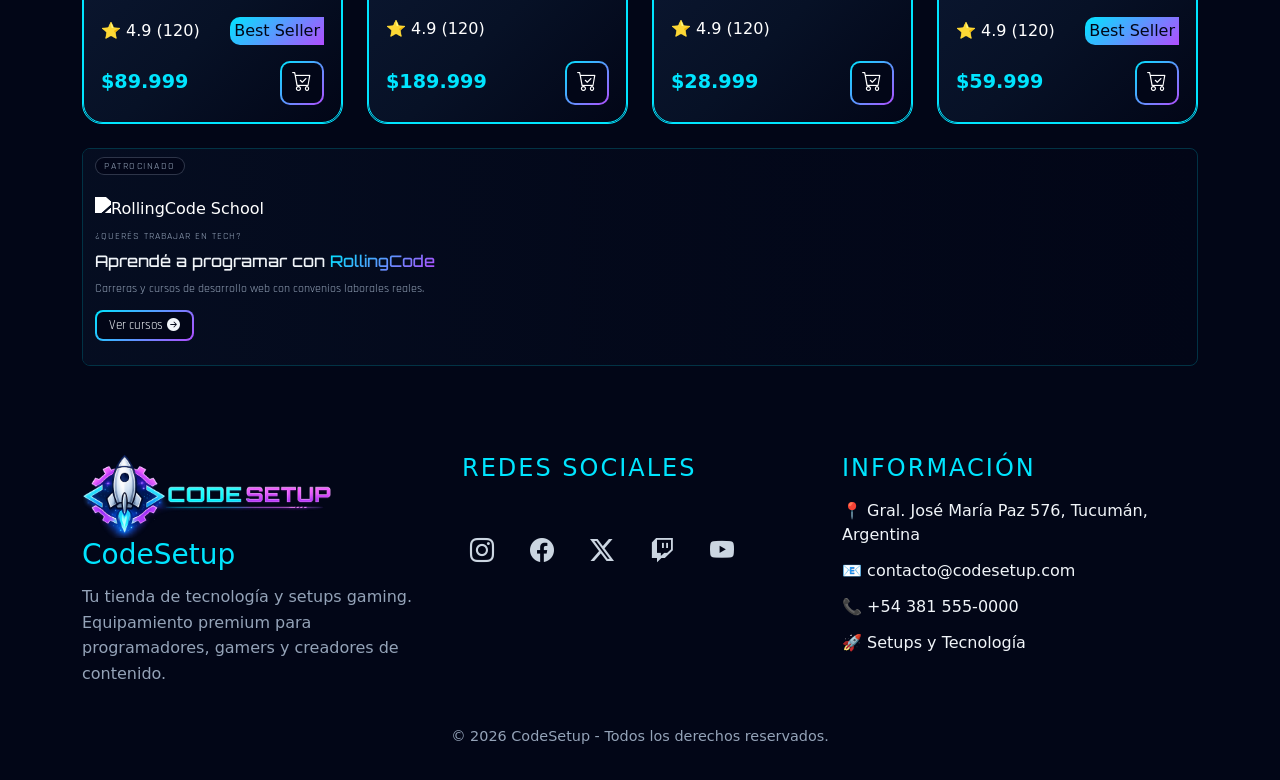
==== commit 3a6533a3: "Merge pull request #6 from Andruu18/Feat/publicity Feat/publicity" ====
--- a/Pages/Index.html
+++ b/Pages/Index.html
@@ -281,8 +281,7 @@
       </div>
     </section>
 
-
-    <section class="categories mb-3">
+    <section class="categories">
       <div
         class="p-4 pt-5 d-flex flex-column flex-md-row justify-content-between align-items-center title-section"
       >
@@ -292,7 +291,7 @@
         >
       </div>
       <div class="container">
-        <div class="row row-cols-1 row-cols-md-2 row-cols-lg-4 mb-4 mt-1 g-4">
+        <div class="row row-cols-1 row-cols-md-2 row-cols-lg-4 my-4 g-4">
           <div class="col">
             <article class="product-card">
               <div class="product-image efect-img d-flex justify-content-center">
@@ -413,7 +412,7 @@
 
     <!-- ----------------------ANUNCIO------------------------ -->
 
-    <div class="container my-5">
+    <div class="container my-4">
       <div class="ad-rolling position-relative rounded-3 overflow-hidden">
         <div class="ad-rolling-bg"></div>
         <div class="ad-rolling-overlay"></div>
--- a/Css/Styles.css
+++ b/Css/Styles.css
@@ -292,7 +292,7 @@
     line-height: 18px;
   }
 }
- 
+
 @media (min-width: 992px) {
   .icon-benefit {
     font-size: 40px;
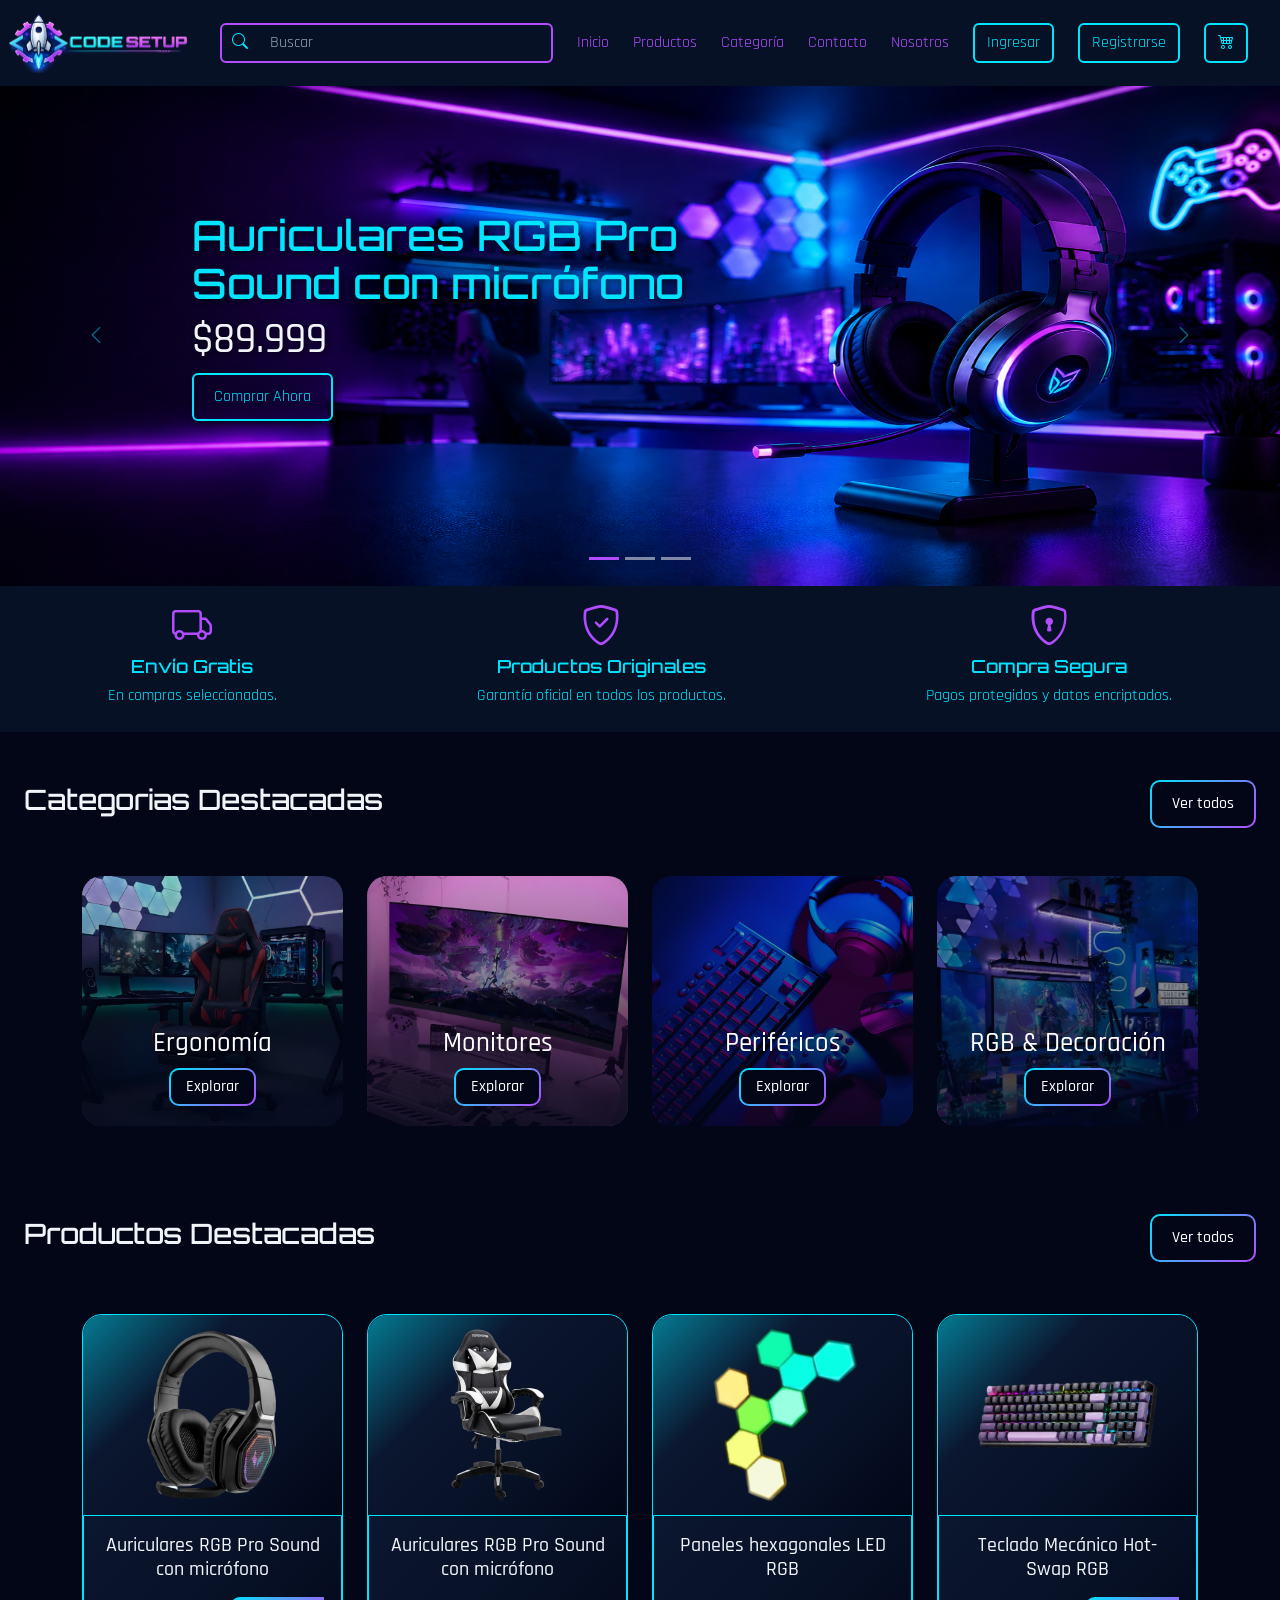
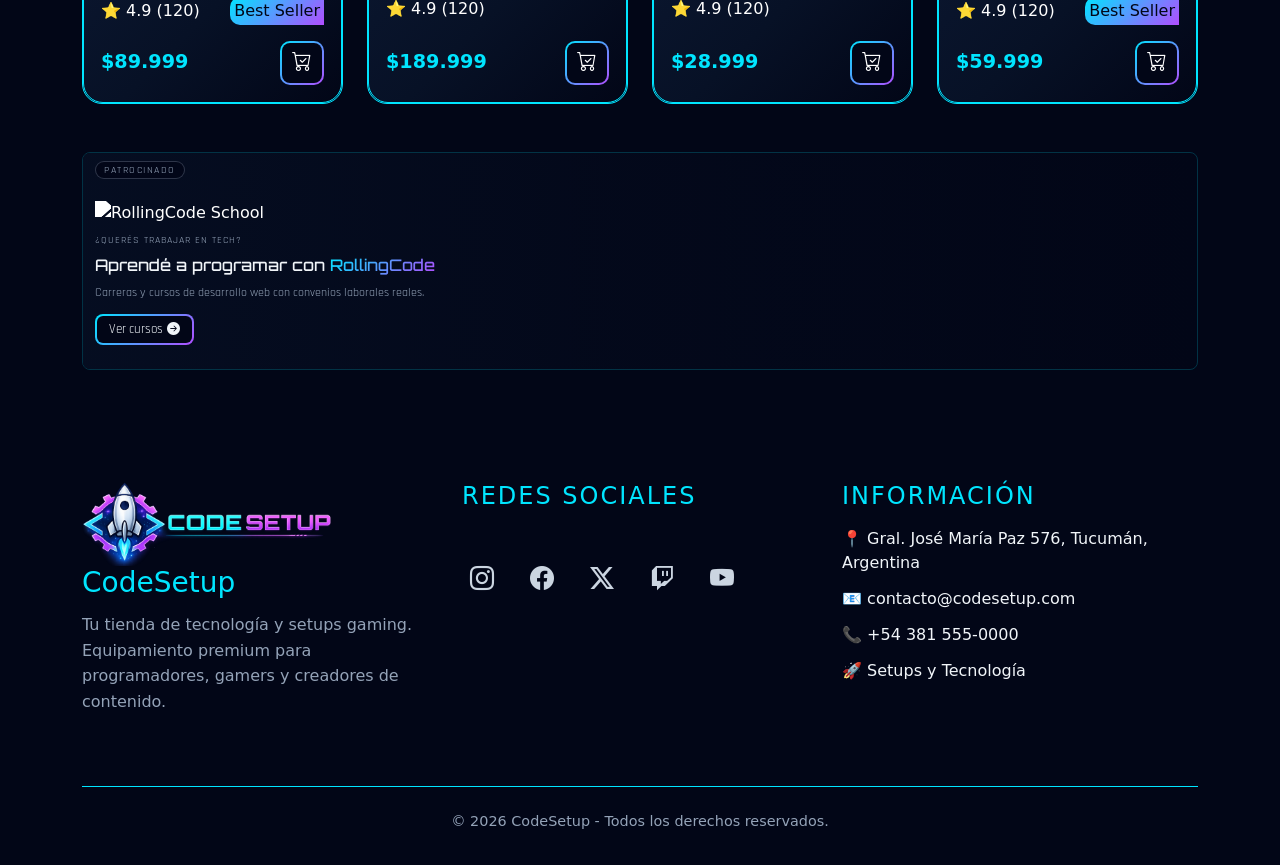
==== commit 6c94d457: "img 404 y responsive" ====
--- a/Pages/Index.html
+++ b/Pages/Index.html
@@ -212,7 +212,7 @@
         class="p-4 pt-5 d-flex flex-column flex-md-row justify-content-between align-items-center title-section"
       >
         <h3>Categorias Destacadas</h3>
-        <a href="./404.html"
+        <a href="../pages/404.html"
           ><button class="btn btn-section">Ver todos</button></a
         >
       </div>
@@ -281,7 +281,8 @@
       </div>
     </section>
 
-    <section class="categories">
+
+    <section class="categories mb-3">
       <div
         class="p-4 pt-5 d-flex flex-column flex-md-row justify-content-between align-items-center title-section"
       >
@@ -291,7 +292,7 @@
         >
       </div>
       <div class="container">
-        <div class="row row-cols-1 row-cols-md-2 row-cols-lg-4 my-4 g-4">
+        <div class="row row-cols-1 row-cols-md-2 row-cols-lg-4 mb-4 mt-1 g-4">
           <div class="col">
             <article class="product-card">
               <div class="product-image efect-img d-flex justify-content-center">
@@ -412,7 +413,7 @@
 
     <!-- ----------------------ANUNCIO------------------------ -->
 
-    <div class="container my-4">
+    <div class="container my-5">
       <div class="ad-rolling position-relative rounded-3 overflow-hidden">
         <div class="ad-rolling-bg"></div>
         <div class="ad-rolling-overlay"></div>
--- a/Css/Styles.css
+++ b/Css/Styles.css
@@ -292,7 +292,7 @@
     line-height: 18px;
   }
 }
-
+ 
 @media (min-width: 992px) {
   .icon-benefit {
     font-size: 40px;
@@ -808,6 +808,9 @@
     text-align: center;
     color: var(--text-muted);
     font-size: 0.9rem;
+    border-top: 1px solid var(--primary);
+    margin-top: 2rem;
+    padding-top: 1.5rem;
 }
 
 /* cohete flotando */
